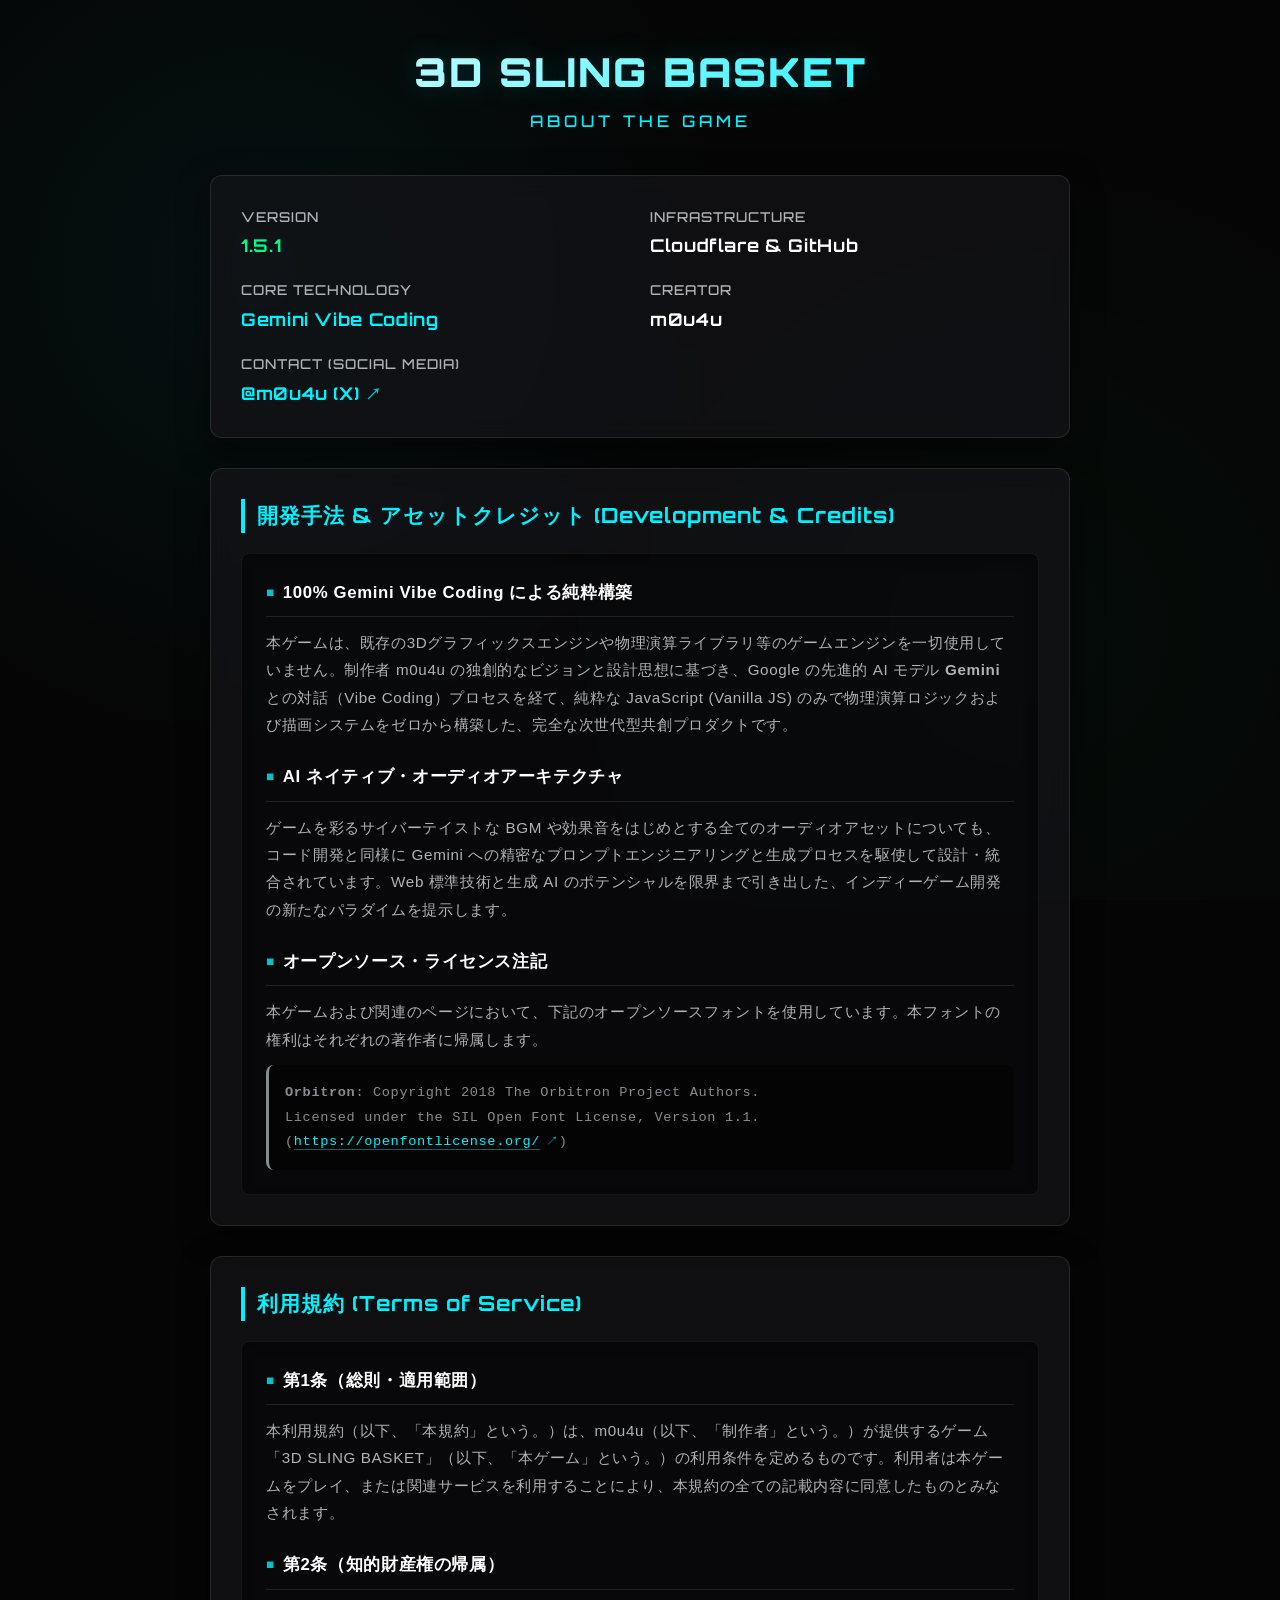
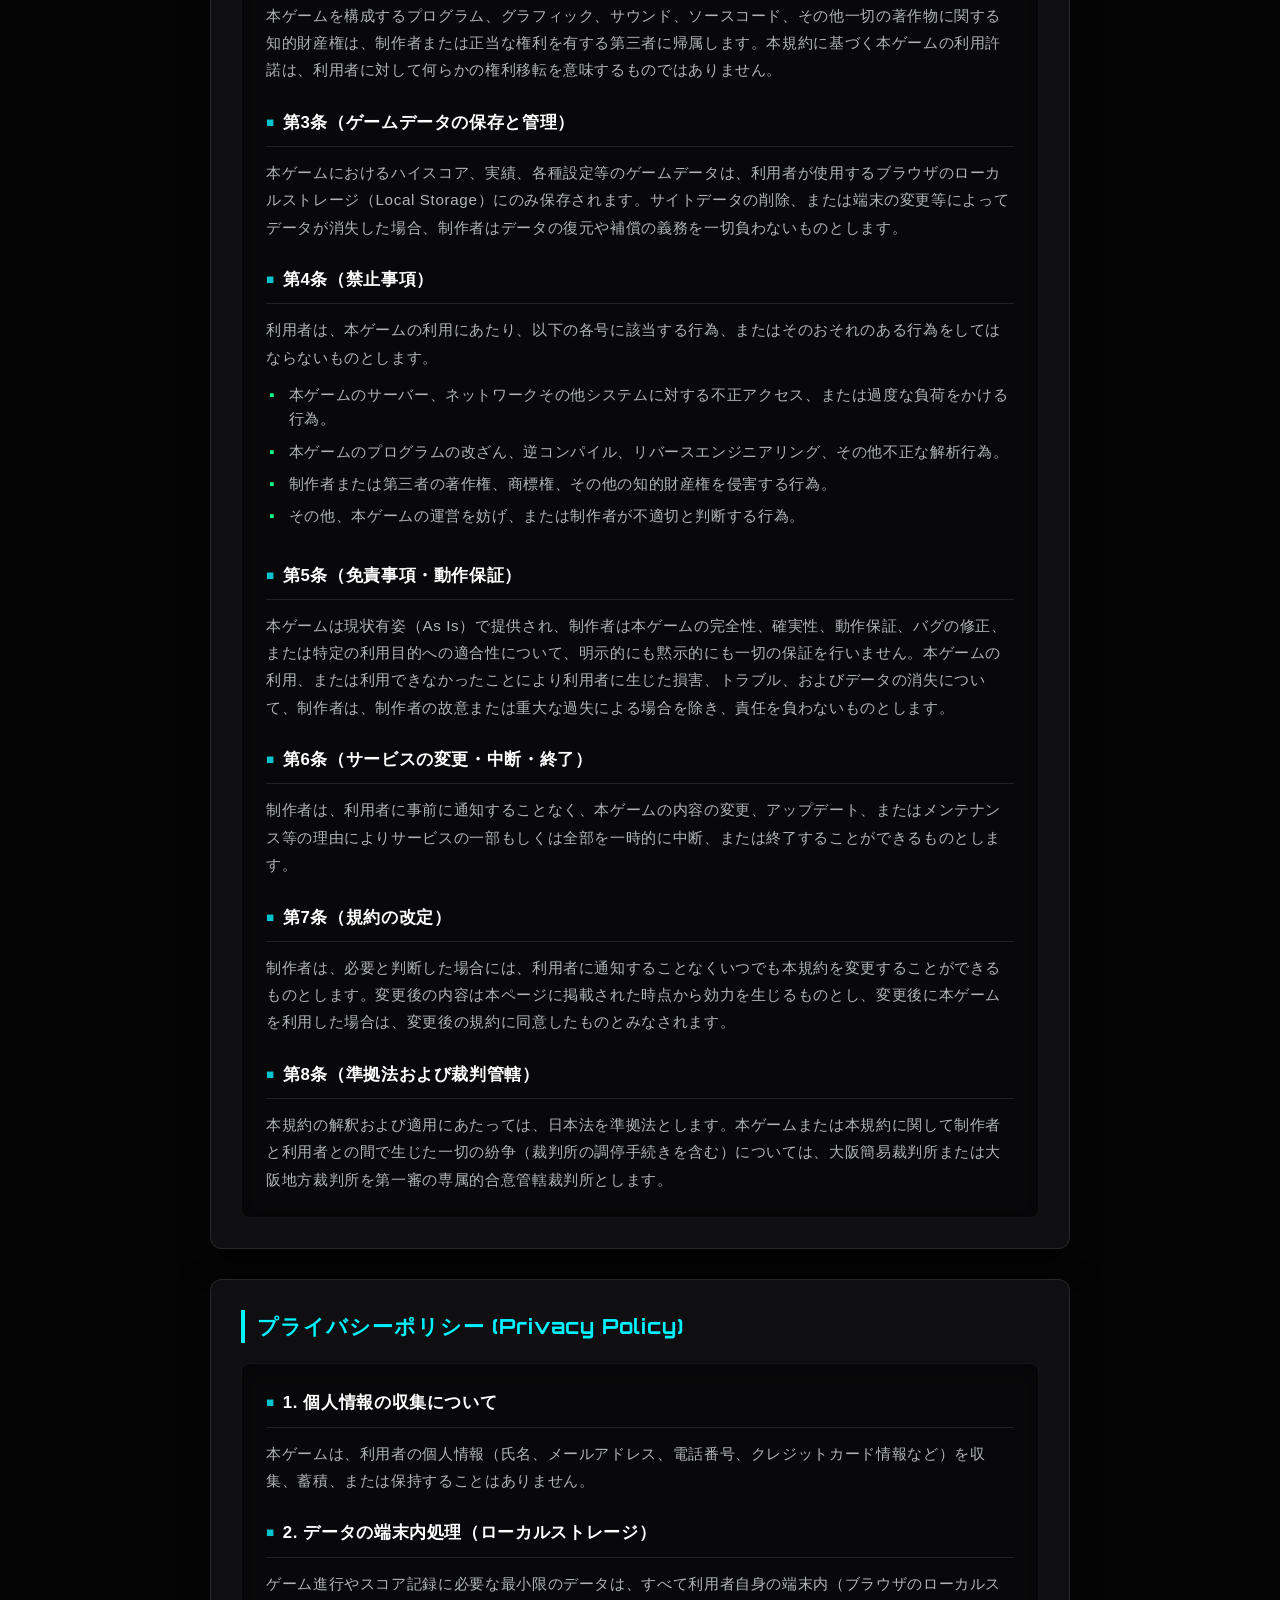
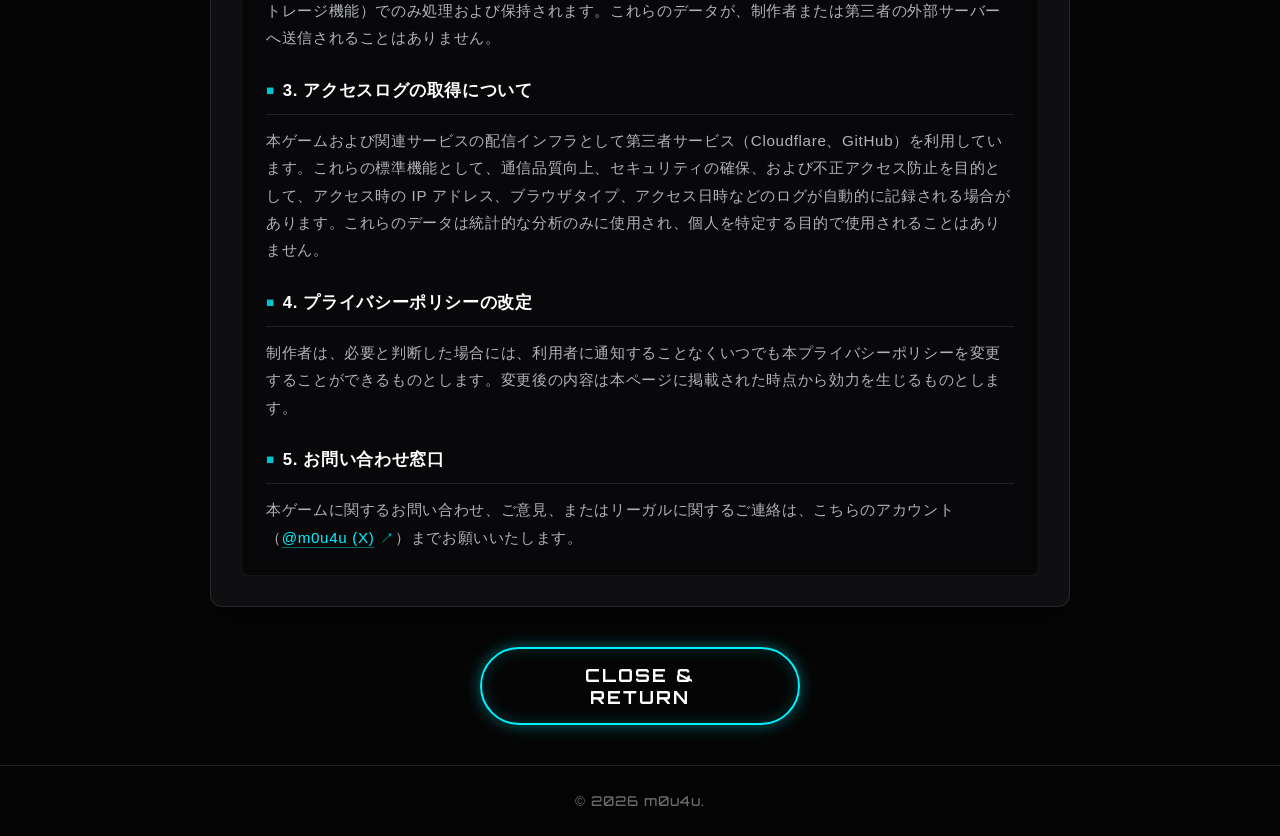
==== index.html @ 414b1d93 "26.06.28 (Ver. 1.5.1)" ====
<!DOCTYPE html>
<html lang="ja">
<head>
    <meta charset="UTF-8">
    <meta name="viewport" content="width=device-width, initial-scale=1.0">
    <title>ABOUT - 3D SLING BASKET</title>
    <meta name="description" content="ひっぱり系3Dバスケゲーム「3D SLING BASKET」についてご説明します。">
    <meta name="generator" content="Gemini - Vibe Coding">
    <meta name="author" content="m0u4u & Gemini">
    
    <link rel="icon" href="favicon.ico" sizes="any">
    <link rel="icon" type="image/png" href="assets/favicon/favicon-512.png" sizes="512x512">
    <link rel="apple-touch-icon" href="assets/favicon/apple-touch-icon.png">
    <link rel="manifest" href="assets/favicon/manifest.json">
    
    <style>
        /* ==========================================
           1. フォント
           ========================================== */
        @font-face {
            font-display: block;
            font-family: 'Orbitron';
            font-style: normal;
            font-weight: 500;
            src: url('assets/fonts/orbitron-v35-latin-500.woff2') format('woff2');
        }

        @font-face {
            font-display: block;
            font-family: 'Orbitron';
            font-style: normal;
            font-weight: 700;
            src: url('assets/fonts/orbitron-v35-latin-700.woff2') format('woff2');
        }

        @font-face {
            font-display: block;
            font-family: 'Orbitron';
            font-style: normal;
            font-weight: 900;
            src: url('assets/fonts/orbitron-v35-latin-900.woff2') format('woff2');
        }

        /* ==========================================
           2. グローバルスタイル＆変数設定
           ========================================== */
        :root {
            --color-bg: #050505;
            --color-card-bg: rgba(20, 20, 25, 0.7);
            --color-panel-bg: rgba(0, 0, 0, 0.4);
            --color-text-main: #ffffff;
            --color-text-sub: #b0b3b8;
            --color-text-muted: #888b90;
            --color-cyan: #00f2ff;
            --color-green: #00ff88;
            --color-border: rgba(255, 255, 255, 0.1);
            --color-border-glow: rgba(0, 242, 255, 0.3);
            --font-display: 'Orbitron', -apple-system, BlinkMacSystemFont, "Segoe UI", Roboto, "Helvetica Neue", Arial, sans-serif;
            --font-body: -apple-system, BlinkMacSystemFont, "Segoe UI", Roboto, "Helvetica Neue", Arial, "Hiragino Kaku Gothic ProN", "Hiragino Sans", Meiryo, sans-serif;
            --spacing-base: 20px;
        }

        * {
            box-sizing: border-box;
            margin: 0;
            padding: 0;
        }

        body {
            background-color: var(--color-bg);
            background-image: 
                radial-gradient(circle at 20% 30%, rgba(0, 242, 255, 0.05) 0%, transparent 40%),
                radial-gradient(circle at 80% 70%, rgba(0, 255, 136, 0.03) 0%, transparent 40%);
            background-attachment: fixed;
            color: var(--color-text-main);
            font-family: var(--font-display);
            line-height: 1.6;
            letter-spacing: 0.04em;
            min-height: 100vh;
            display: flex;
            flex-direction: column;
            align-items: center;
            overflow-x: hidden;
        }

        :focus-visible {
            outline: 2px solid var(--color-cyan);
            outline-offset: 4px;
            border-radius: 4px;
        }

        /* カスタムスクロールバー */
        ::-webkit-scrollbar { width: 8px; }
        ::-webkit-scrollbar-track { background: var(--color-bg); }
        ::-webkit-scrollbar-thumb {
            background: rgba(255, 255, 255, 0.2);
            border-radius: 4px;
        }
        ::-webkit-scrollbar-thumb:hover { background: var(--color-cyan); }

        /* ==========================================
           3. レイアウト＆コンテナ
           ========================================== */
        .container {
            width: 100%;
            max-width: 900px;
            padding: calc(var(--spacing-base) * 2) var(--spacing-base);
            display: flex;
            flex-direction: column;
            gap: calc(var(--spacing-base) * 1.5);
            flex-grow: 1;
        }

        header {
            text-align: center;
            margin-bottom: 10px;
        }

        header h1 {
            font-size: clamp(1.8rem, 5vw, 2.5rem);
            font-weight: 900;
            letter-spacing: 2px;
            background: linear-gradient(135deg, #fff 0%, var(--color-cyan) 100%);
            -webkit-background-clip: text;
            -webkit-text-fill-color: transparent;
            text-shadow: 0 0 30px rgba(0, 242, 255, 0.2);
            margin-bottom: 5px;
        }

        header p {
            font-size: 1rem;
            color: var(--color-cyan);
            letter-spacing: 4px;
            text-transform: uppercase;
            font-weight: 500;
        }

        /* ==========================================
           4. アニメーション＆UI
           ========================================== */
        @keyframes fadeInUp {
            0% { opacity: 0; transform: translateY(20px); }
            100% { opacity: 1; transform: translateY(0); }
        }

        .card {
            background: var(--color-card-bg);
            border: 1px solid var(--color-border);
            border-radius: 12px;
            padding: 30px;
            backdrop-filter: blur(12px);
            -webkit-backdrop-filter: blur(12px);
            box-shadow: 0 10px 30px rgba(0, 0, 0, 0.5);
            transition: border-color 0.3s ease, box-shadow 0.3s ease, transform 0.3s ease;
            opacity: 0;
            animation: fadeInUp 0.6s cubic-bezier(0.16, 1, 0.3, 1) forwards;
        }

        .card:nth-child(2) { animation-delay: 0.05s; }
        .card:nth-child(3) { animation-delay: 0.15s; }
        .card:nth-child(4) { animation-delay: 0.25s; }
        .card:nth-child(5) { animation-delay: 0.35s; }
        .action-area { animation-delay: 0.45s; }

        .card:hover {
            border-color: var(--color-border-glow);
            box-shadow: 0 10px 35px rgba(0, 242, 255, 0.15);
        }

        @media (prefers-reduced-motion: reduce) {
            * {
                animation-duration: 0.01ms !important;
                transition-duration: 0.01ms !important;
            }
            .card, .action-area { opacity: 1; transform: none; }
        }

        /* ==========================================
           5. コンポーネントスタイル
           ========================================== */
        .info-grid {
            display: grid;
            grid-template-columns: repeat(2, 1fr);
            gap: 20px;
        }

        .info-item {
            display: flex;
            flex-direction: column;
            gap: 4px;
        }

        .info-label {
            font-size: 0.85rem;
            color: var(--color-text-sub);
            text-transform: uppercase;
            letter-spacing: 1px;
        }

        .info-value {
            font-size: 1.1rem;
            font-weight: 700;
            word-break: break-word;
        }

        .info-value.highlight { color: var(--color-cyan); }
        .info-value.version { color: var(--color-green); }

        h2 {
            font-size: 1.3rem;
            color: var(--color-cyan);
            margin-bottom: 20px;
            border-left: 4px solid var(--color-cyan);
            padding-left: 12px;
            letter-spacing: 1px;
        }

        .doc-content {
            font-family: var(--font-body);
            color: var(--color-text-sub);
            font-size: 0.95rem;
            line-height: 1.8;
            display: flex;
            flex-direction: column;
            gap: 24px;
            background: var(--color-panel-bg);
            padding: 24px;
            border-radius: 8px;
            border: 1px solid rgba(255,255,255,0.05);
            box-shadow: inset 0 4px 20px rgba(0,0,0,0.3);
        }

        .card > .info-grid {
            margin-bottom: 0;
        }

        .doc-section h3 {
            color: var(--color-text-main);
            font-size: 1.05rem;
            margin-bottom: 12px;
            padding-bottom: 8px;
            border-bottom: 1px solid rgba(255, 255, 255, 0.1);
            display: flex;
            align-items: center;
        }
        
        .doc-section h3::before {
            content: "■";
            color: var(--color-cyan);
            font-size: 0.8em;
            margin-right: 8px;
            opacity: 0.8;
        }

        .doc-section p {
            margin-bottom: 0;
        }

        .doc-section ul {
            list-style-type: none;
            padding-left: 0;
            margin-top: 12px;
        }

        .doc-section li {
            position: relative;
            padding-left: 1.5em;
            margin-bottom: 8px;
            line-height: 1.6;
        }

        .doc-section li::before {
            content: "▪";
            position: absolute;
            left: 0.2em;
            color: var(--color-green);
        }

        .license-note {
            font-size: 0.85rem;
            background: rgba(0, 0, 0, 0.5);
            padding: 16px;
            border-radius: 8px;
            border-left: 3px solid var(--color-text-muted);
            margin-top: 12px;
            font-family: monospace;
            overflow-x: auto;
            color: var(--color-text-muted);
        }

        /* ==========================================
           6. 外部リンク
           ========================================== */
        a[target="_blank"] {
            color: var(--color-cyan);
            text-decoration: none;
            transition: all 0.2s ease;
            -webkit-tap-highlight-color: transparent;
        }

        a[target="_blank"]::after {
            content: "↗";
            font-family: sans-serif;
            margin-left: 6px;
            font-size: 0.9em;
            opacity: 0.8;
            display: inline-block;
            transition: transform 0.2s ease;
        }

        a[target="_blank"]:hover::after {
            transform: translate(2px, -2px);
        }

        .info-value a[target="_blank"] {
            font-weight: 700;
            padding: 4px 8px;
            margin-left: -8px;
            border-radius: 8px;
        }
        
        .info-value a[target="_blank"]:hover {
            background-color: rgba(0, 242, 255, 0.1);
            text-shadow: 0 0 10px var(--color-cyan);
        }

        .doc-section a[target="_blank"],
        .license-note a[target="_blank"] {
            text-decoration: underline;
            text-decoration-color: rgba(0, 242, 255, 0.4);
            text-underline-offset: 4px;
        }
        
        .doc-section a[target="_blank"]:hover,
        .license-note a[target="_blank"]:hover {
            color: #fff;
            text-decoration-color: var(--color-cyan);
        }

        /* ==========================================
           7. アクションエリア＆ボタン
           ========================================== */
        .action-area {
            display: flex;
            justify-content: center;
            margin-top: calc(var(--spacing-base) * 0.5);
            opacity: 0;
            animation: fadeInUp 0.6s cubic-bezier(0.16, 1, 0.3, 1) forwards;
        }

        .main-btn-close {
            padding: 15px 50px;
            font-size: 18px;
            font-family: 'Orbitron', sans-serif;
            background: transparent;
            color: #fff;
            border: 2px solid var(--color-cyan);
            border-radius: 50px;
            cursor: pointer;
            text-transform: uppercase;
            box-shadow: 0 0 15px rgba(0, 242, 255, 0.4), inset 0 0 15px rgba(0, 242, 255, 0.2);
            transition: all 0.2s ease;
            font-weight: 700;
            letter-spacing: 2px;
            max-width: 320px;
            width: 100%;
            text-align: center;
            user-select: none;
            -webkit-user-select: none;
            -webkit-tap-highlight-color: transparent;
        }

        .main-btn-close:hover {
            background: #008f96;
            box-shadow: 0 0 30px rgba(0, 242, 255, 0.6);
        }

        .main-btn-close:active {
            transform: scale(0.95);
        }

        footer {
            text-align: center;
            padding: 24px;
            color: rgba(255, 255, 255, 0.4);
            font-size: 0.85rem;
            letter-spacing: 1px;
            border-top: 1px solid var(--color-border);
            width: 100%;
            background: rgba(0, 0, 0, 0.2);
            margin-top: auto;
        }

        /* ==========================================
           8. レスポンシブ
           ========================================== */
        @media (max-width: 600px) {
            .card {
                padding: 24px 20px;
            }
            
            .doc-content {
                padding: 16px;
                gap: 20px;
            }

            .info-grid {
                grid-template-columns: 1fr;
                gap: 16px;
            }

            .info-item[style*="grid-column"] {
                grid-column: span 1 !important;
            }

            h2 { font-size: 1.2rem; }
            .doc-content { font-size: 0.9rem; }

            .main-btn-close {
                max-width: 100%;
                font-size: 16px;
                padding: 14px 30px;
            }
        }
    </style>
</head>
<body>

    <main class="container">
        <header>
            <h1>3D SLING BASKET</h1>
            <p>About the Game</p>
        </header>

        <section class="card" aria-label="ゲームの概要">
            <div class="info-grid">
                <div class="info-item">
                    <span class="info-label">Version</span>
                    <span class="info-value version">1.5.1</span>
                </div>
                <div class="info-item">
                    <span class="info-label">Infrastructure</span>
                    <span class="info-value">Cloudflare & GitHub</span>
                </div>
                <div class="info-item">
                    <span class="info-label">Core Technology</span>
                    <span class="info-value highlight">Gemini Vibe Coding</span>
                </div>
                <div class="info-item">
                    <span class="info-label">Creator</span>
                    <span class="info-value">m0u4u</span>
                </div>
                <div class="info-item" style="grid-column: span 2;">
                    <span class="info-label">Contact (Social Media)</span>
                    <span class="info-value">
                        <a href="https://x.com/m0u4u" target="_blank" rel="noopener noreferrer" aria-label="m0u4uのXアカウントを新しいタブで開く" title="新しいタブで開く">@m0u4u (X)</a>
                    </span>
                </div>
            </div>
        </section>

        <section class="card" aria-label="ゲームの詳細">
            <h2>開発手法 & アセットクレジット (Development & Credits)</h2>
            <div class="doc-content">
                <div class="doc-section">
                    <h3>100% Gemini Vibe Coding による純粋構築</h3>
                    <p>本ゲームは、既存の3Dグラフィックスエンジンや物理演算ライブラリ等のゲームエンジンを一切使用していません。制作者 m0u4u の独創的なビジョンと設計思想に基づき、Google の先進的 AI モデル <strong>Gemini</strong> との対話（Vibe Coding）プロセスを経て、純粋な JavaScript (Vanilla JS) のみで物理演算ロジックおよび描画システムをゼロから構築した、完全な次世代型共創プロダクトです。</p>
                </div>
                
                <div class="doc-section">
                    <h3>AI ネイティブ・オーディオアーキテクチャ</h3>
                    <p>ゲームを彩るサイバーテイストな BGM や効果音をはじめとする全てのオーディオアセットについても、コード開発と同様に Gemini への精密なプロンプトエンジニアリングと生成プロセスを駆使して設計・統合されています。Web 標準技術と生成 AI のポテンシャルを限界まで引き出した、インディーゲーム開発の新たなパラダイムを提示します。</p>
                </div>

                <div class="doc-section">
                    <h3>オープンソース・ライセンス注記</h3>
                    <p>本ゲームおよび関連のページにおいて、下記のオープンソースフォントを使用しています。本フォントの権利はそれぞれの著作者に帰属します。</p>
                    <div class="license-note">
                        <strong>Orbitron</strong>: Copyright 2018 The Orbitron Project Authors.<br>
                        Licensed under the SIL Open Font License, Version 1.1. (<a href="https://openfontlicense.org/" target="_blank" rel="noopener noreferrer" aria-label="openfontlicense.orgのウェブサイトを新しいタブで開く" title="新しいタブで開く">https://openfontlicense.org/</a>)
                    </div>
                </div>
            </div>
        </section>

        <section class="card" aria-label="利用規約">
            <h2>利用規約 (Terms of Service)</h2>
            <div class="doc-content">
                <div class="doc-section">
                    <h3>第1条（総則・適用範囲）</h3>
                    <p>本利用規約（以下、「本規約」という。）は、m0u4u（以下、「制作者」という。）が提供するゲーム「3D SLING BASKET」（以下、「本ゲーム」という。）の利用条件を定めるものです。利用者は本ゲームをプレイ、または関連サービスを利用することにより、本規約の全ての記載内容に同意したものとみなされます。</p>
                </div>

                <div class="doc-section">
                    <h3>第2条（知的財産権の帰属）</h3>
                    <p>本ゲームを構成するプログラム、グラフィック、サウンド、ソースコード、その他一切の著作物に関する知的財産権は、制作者または正当な権利を有する第三者に帰属します。本規約に基づく本ゲームの利用許諾は、利用者に対して何らかの権利移転を意味するものではありません。</p>
                </div>

                <div class="doc-section">
                    <h3>第3条（ゲームデータの保存と管理）</h3>
                    <p>本ゲームにおけるハイスコア、実績、各種設定等のゲームデータは、利用者が使用するブラウザのローカルストレージ（Local Storage）にのみ保存されます。サイトデータの削除、または端末の変更等によってデータが消失した場合、制作者はデータの復元や補償の義務を一切負わないものとします。</p>
                </div>

                <div class="doc-section">
                    <h3>第4条（禁止事項）</h3>
                    <p>利用者は、本ゲームの利用にあたり、以下の各号に該当する行為、またはそのおそれのある行為をしてはならないものとします。</p>
                    <ul>
                        <li>本ゲームのサーバー、ネットワークその他システムに対する不正アクセス、または過度な負荷をかける行為。</li>
                        <li>本ゲームのプログラムの改ざん、逆コンパイル、リバースエンジニアリング、その他不正な解析行為。</li>
                        <li>制作者または第三者の著作権、商標権、その他の知的財産権を侵害する行為。</li>
                        <li>その他、本ゲームの運営を妨げ、または制作者が不適切と判断する行為。</li>
                    </ul>
                </div>

                <div class="doc-section">
                    <h3>第5条（免責事項・動作保証）</h3>
                    <p>本ゲームは現状有姿（As Is）で提供され、制作者は本ゲームの完全性、確実性、動作保証、バグの修正、または特定の利用目的への適合性について、明示的にも黙示的にも一切の保証を行いません。本ゲームの利用、または利用できなかったことにより利用者に生じた損害、トラブル、およびデータの消失について、制作者は、制作者の故意または重大な過失による場合を除き、責任を負わないものとします。</p>
                </div>

                <div class="doc-section">
                    <h3>第6条（サービスの変更・中断・終了）</h3>
                    <p>制作者は、利用者に事前に通知することなく、本ゲームの内容の変更、アップデート、またはメンテナンス等の理由によりサービスの一部もしくは全部を一時的に中断、または終了することができるものとします。</p>
                </div>

                <div class="doc-section">
                    <h3>第7条（規約の改定）</h3>
                    <p>制作者は、必要と判断した場合には、利用者に通知することなくいつでも本規約を変更することができるものとします。変更後の内容は本ページに掲載された時点から効力を生じるものとし、変更後に本ゲームを利用した場合は、変更後の規約に同意したものとみなされます。</p>
                </div>

                <div class="doc-section">
                    <h3>第8条（準拠法および裁判管轄）</h3>
                    <p>本規約の解釈および適用にあたっては、日本法を準拠法とします。本ゲームまたは本規約に関して制作者と利用者との間で生じた一切の紛争（裁判所の調停手続きを含む）については、大阪簡易裁判所または大阪地方裁判所を第一審の専属的合意管轄裁判所とします。</p>
                </div>
            </div>
        </section>

        <section class="card" aria-label="プライバシーポリシー">
            <h2>プライバシーポリシー (Privacy Policy)</h2>
            <div class="doc-content">
                <div class="doc-section">
                    <h3>1. 個人情報の収集について</h3>
                    <p>本ゲームは、利用者の個人情報（氏名、メールアドレス、電話番号、クレジットカード情報など）を収集、蓄積、または保持することはありません。</p>
                </div>

                <div class="doc-section">
                    <h3>2. データの端末内処理（ローカルストレージ）</h3>
                    <p>ゲーム進行やスコア記録に必要な最小限のデータは、すべて利用者自身の端末内（ブラウザのローカルストレージ機能）でのみ処理および保持されます。これらのデータが、制作者または第三者の外部サーバーへ送信されることはありません。</p>
                </div>

                <div class="doc-section">
                    <h3>3. アクセスログの取得について</h3>
                    <p>本ゲームおよび関連サービスの配信インフラとして第三者サービス（Cloudflare、GitHub）を利用しています。これらの標準機能として、通信品質向上、セキュリティの確保、および不正アクセス防止を目的として、アクセス時の IP アドレス、ブラウザタイプ、アクセス日時などのログが自動的に記録される場合があります。これらのデータは統計的な分析のみに使用され、個人を特定する目的で使用されることはありません。</p>
                </div>

                <div class="doc-section">
                    <h3>4. プライバシーポリシーの改定</h3>
                    <p>制作者は、必要と判断した場合には、利用者に通知することなくいつでも本プライバシーポリシーを変更することができるものとします。変更後の内容は本ページに掲載された時点から効力を生じるものとします。</p>
                </div>

                <div class="doc-section">
                    <h3>5. お問い合わせ窓口</h3>
                    <p>本ゲームに関するお問い合わせ、ご意見、またはリーガルに関するご連絡は、こちらのアカウント（<a href="https://x.com/m0u4u" target="_blank" rel="noopener noreferrer" aria-label="m0u4uのXアカウントを新しいタブで開く" title="新しいタブで開く">@m0u4u (X)</a>）までお願いいたします。</p>
                </div>
            </div>
        </section>

        <div class="action-area">
            <button type="button" class="main-btn-close" onclick="closePage()" aria-label="このページを閉じる" title="このページを閉じる">
                CLOSE & RETURN
            </button>
        </div>
    </main>

    <footer>
        &copy; 2026 m0u4u.
    </footer>

    <script>
        function closePage() {
            window.close();
            
            setTimeout(() => {
                if (window.history.length > 1) {
                    window.history.back();
                } else {
                    window.location.href = 'https://3d-sling-basket.pages.dev/';
                }
            }, 150);
        }
    </script>
</body>
</html>
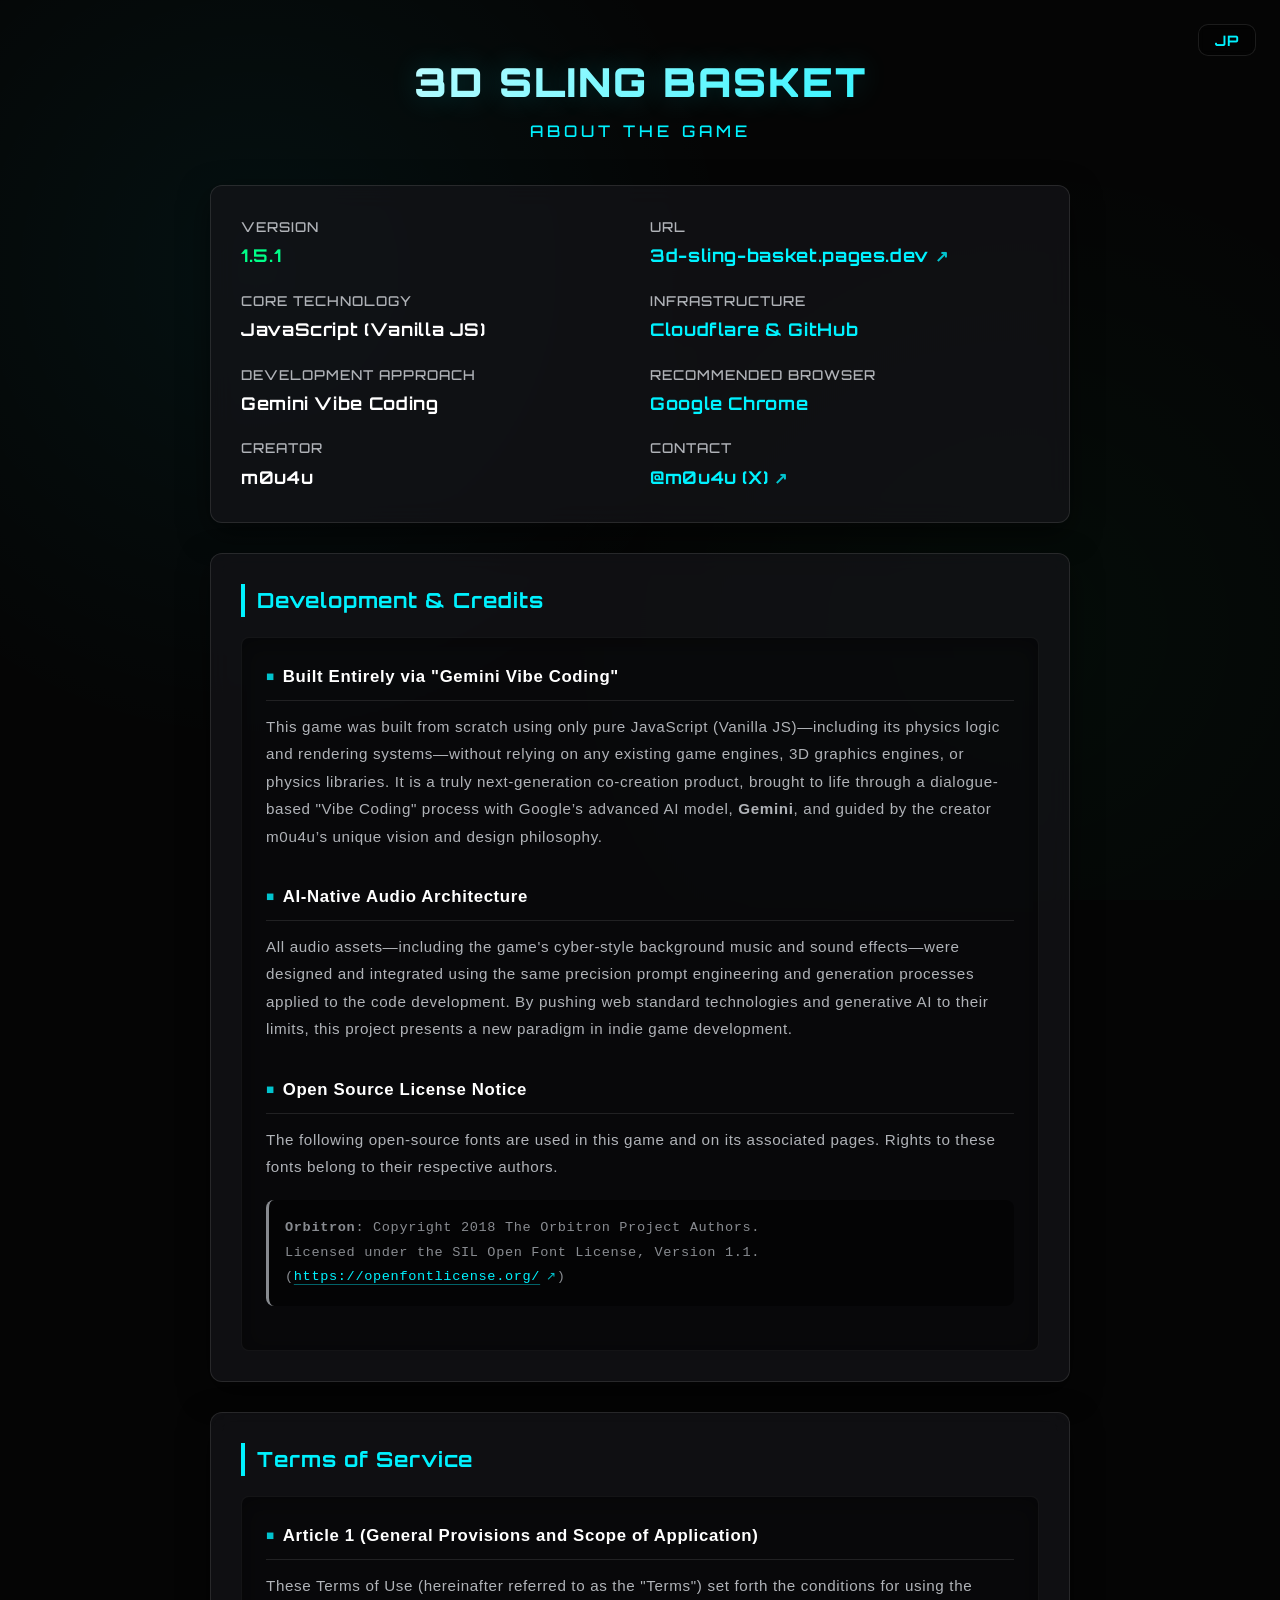
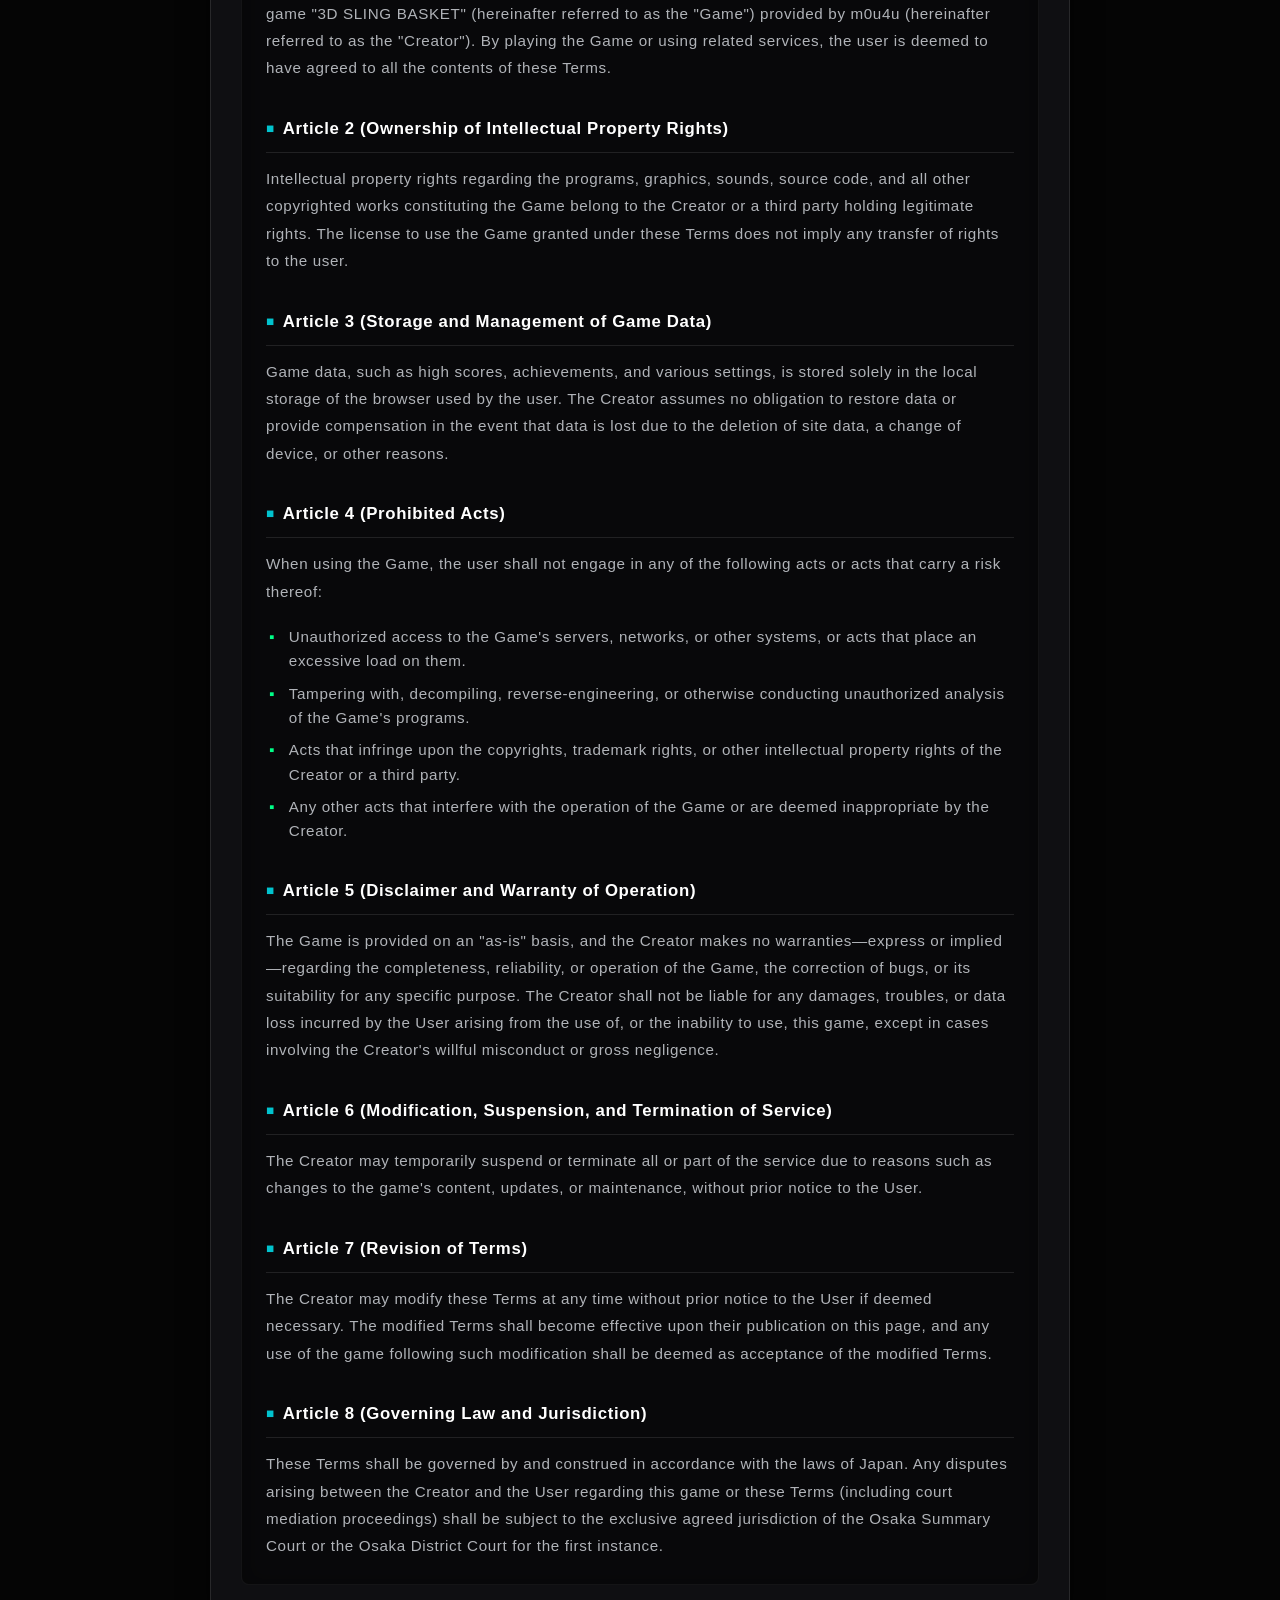
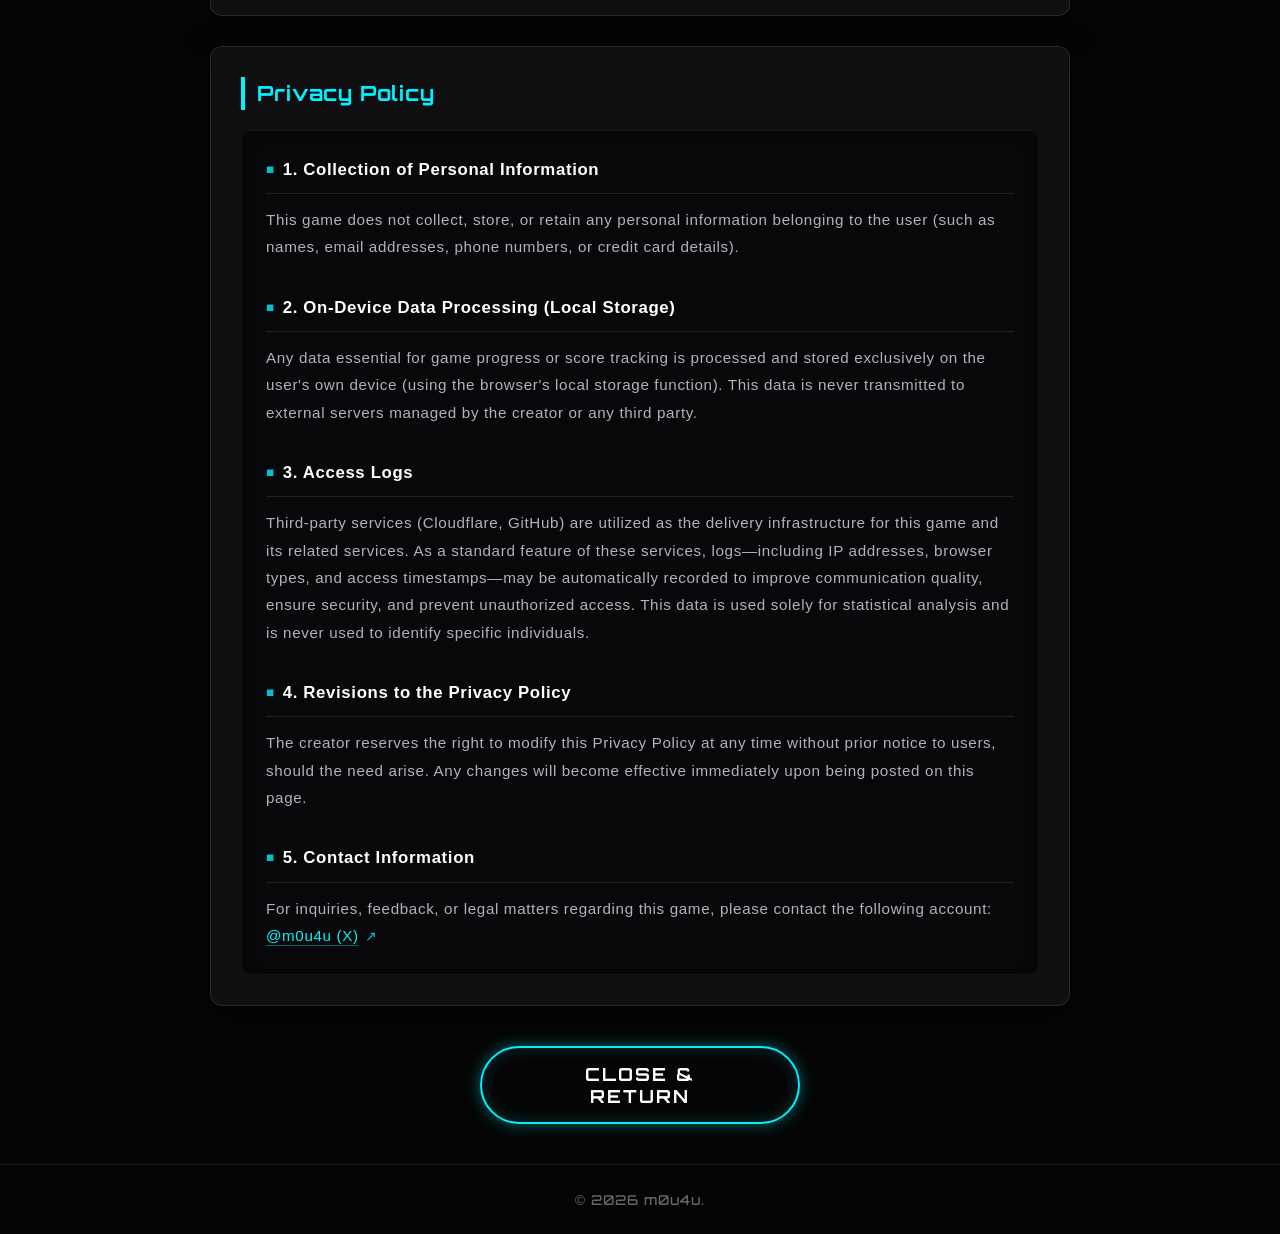
==== commit 322c3bee: "26.06.29 (Ver. 1.5.1)" ====
--- a/index.html
+++ b/index.html
@@ -7,566 +7,135 @@
     <meta name="description" content="ひっぱり系3Dバスケゲーム「3D SLING BASKET」についてご説明します。">
     <meta name="generator" content="Gemini - Vibe Coding">
     <meta name="author" content="m0u4u & Gemini">
+
+    <link rel="stylesheet" href="css/index.css?ver=26.06.29">
     
     <link rel="icon" href="favicon.ico" sizes="any">
     <link rel="icon" type="image/png" href="assets/favicon/favicon-512.png" sizes="512x512">
     <link rel="apple-touch-icon" href="assets/favicon/apple-touch-icon.png">
     <link rel="manifest" href="assets/favicon/manifest.json">
-    
-    <style>
-        /* ==========================================
-           1. フォント
-           ========================================== */
-        @font-face {
-            font-display: block;
-            font-family: 'Orbitron';
-            font-style: normal;
-            font-weight: 500;
-            src: url('assets/fonts/orbitron-v35-latin-500.woff2') format('woff2');
-        }
-
-        @font-face {
-            font-display: block;
-            font-family: 'Orbitron';
-            font-style: normal;
-            font-weight: 700;
-            src: url('assets/fonts/orbitron-v35-latin-700.woff2') format('woff2');
-        }
-
-        @font-face {
-            font-display: block;
-            font-family: 'Orbitron';
-            font-style: normal;
-            font-weight: 900;
-            src: url('assets/fonts/orbitron-v35-latin-900.woff2') format('woff2');
-        }
-
-        /* ==========================================
-           2. グローバルスタイル＆変数設定
-           ========================================== */
-        :root {
-            --color-bg: #050505;
-            --color-card-bg: rgba(20, 20, 25, 0.7);
-            --color-panel-bg: rgba(0, 0, 0, 0.4);
-            --color-text-main: #ffffff;
-            --color-text-sub: #b0b3b8;
-            --color-text-muted: #888b90;
-            --color-cyan: #00f2ff;
-            --color-green: #00ff88;
-            --color-border: rgba(255, 255, 255, 0.1);
-            --color-border-glow: rgba(0, 242, 255, 0.3);
-            --font-display: 'Orbitron', -apple-system, BlinkMacSystemFont, "Segoe UI", Roboto, "Helvetica Neue", Arial, sans-serif;
-            --font-body: -apple-system, BlinkMacSystemFont, "Segoe UI", Roboto, "Helvetica Neue", Arial, "Hiragino Kaku Gothic ProN", "Hiragino Sans", Meiryo, sans-serif;
-            --spacing-base: 20px;
-        }
-
-        * {
-            box-sizing: border-box;
-            margin: 0;
-            padding: 0;
-        }
-
-        body {
-            background-color: var(--color-bg);
-            background-image: 
-                radial-gradient(circle at 20% 30%, rgba(0, 242, 255, 0.05) 0%, transparent 40%),
-                radial-gradient(circle at 80% 70%, rgba(0, 255, 136, 0.03) 0%, transparent 40%);
-            background-attachment: fixed;
-            color: var(--color-text-main);
-            font-family: var(--font-display);
-            line-height: 1.6;
-            letter-spacing: 0.04em;
-            min-height: 100vh;
-            display: flex;
-            flex-direction: column;
-            align-items: center;
-            overflow-x: hidden;
-        }
-
-        :focus-visible {
-            outline: 2px solid var(--color-cyan);
-            outline-offset: 4px;
-            border-radius: 4px;
-        }
-
-        /* カスタムスクロールバー */
-        ::-webkit-scrollbar { width: 8px; }
-        ::-webkit-scrollbar-track { background: var(--color-bg); }
-        ::-webkit-scrollbar-thumb {
-            background: rgba(255, 255, 255, 0.2);
-            border-radius: 4px;
-        }
-        ::-webkit-scrollbar-thumb:hover { background: var(--color-cyan); }
-
-        /* ==========================================
-           3. レイアウト＆コンテナ
-           ========================================== */
-        .container {
-            width: 100%;
-            max-width: 900px;
-            padding: calc(var(--spacing-base) * 2) var(--spacing-base);
-            display: flex;
-            flex-direction: column;
-            gap: calc(var(--spacing-base) * 1.5);
-            flex-grow: 1;
-        }
-
-        header {
-            text-align: center;
-            margin-bottom: 10px;
-        }
-
-        header h1 {
-            font-size: clamp(1.8rem, 5vw, 2.5rem);
-            font-weight: 900;
-            letter-spacing: 2px;
-            background: linear-gradient(135deg, #fff 0%, var(--color-cyan) 100%);
-            -webkit-background-clip: text;
-            -webkit-text-fill-color: transparent;
-            text-shadow: 0 0 30px rgba(0, 242, 255, 0.2);
-            margin-bottom: 5px;
-        }
-
-        header p {
-            font-size: 1rem;
-            color: var(--color-cyan);
-            letter-spacing: 4px;
-            text-transform: uppercase;
-            font-weight: 500;
-        }
-
-        /* ==========================================
-           4. アニメーション＆UI
-           ========================================== */
-        @keyframes fadeInUp {
-            0% { opacity: 0; transform: translateY(20px); }
-            100% { opacity: 1; transform: translateY(0); }
-        }
-
-        .card {
-            background: var(--color-card-bg);
-            border: 1px solid var(--color-border);
-            border-radius: 12px;
-            padding: 30px;
-            backdrop-filter: blur(12px);
-            -webkit-backdrop-filter: blur(12px);
-            box-shadow: 0 10px 30px rgba(0, 0, 0, 0.5);
-            transition: border-color 0.3s ease, box-shadow 0.3s ease, transform 0.3s ease;
-            opacity: 0;
-            animation: fadeInUp 0.6s cubic-bezier(0.16, 1, 0.3, 1) forwards;
-        }
-
-        .card:nth-child(2) { animation-delay: 0.05s; }
-        .card:nth-child(3) { animation-delay: 0.15s; }
-        .card:nth-child(4) { animation-delay: 0.25s; }
-        .card:nth-child(5) { animation-delay: 0.35s; }
-        .action-area { animation-delay: 0.45s; }
-
-        .card:hover {
-            border-color: var(--color-border-glow);
-            box-shadow: 0 10px 35px rgba(0, 242, 255, 0.15);
-        }
-
-        @media (prefers-reduced-motion: reduce) {
-            * {
-                animation-duration: 0.01ms !important;
-                transition-duration: 0.01ms !important;
-            }
-            .card, .action-area { opacity: 1; transform: none; }
-        }
-
-        /* ==========================================
-           5. コンポーネントスタイル
-           ========================================== */
-        .info-grid {
-            display: grid;
-            grid-template-columns: repeat(2, 1fr);
-            gap: 20px;
-        }
-
-        .info-item {
-            display: flex;
-            flex-direction: column;
-            gap: 4px;
-        }
-
-        .info-label {
-            font-size: 0.85rem;
-            color: var(--color-text-sub);
-            text-transform: uppercase;
-            letter-spacing: 1px;
-        }
-
-        .info-value {
-            font-size: 1.1rem;
-            font-weight: 700;
-            word-break: break-word;
-        }
-
-        .info-value.highlight { color: var(--color-cyan); }
-        .info-value.version { color: var(--color-green); }
-
-        h2 {
-            font-size: 1.3rem;
-            color: var(--color-cyan);
-            margin-bottom: 20px;
-            border-left: 4px solid var(--color-cyan);
-            padding-left: 12px;
-            letter-spacing: 1px;
-        }
-
-        .doc-content {
-            font-family: var(--font-body);
-            color: var(--color-text-sub);
-            font-size: 0.95rem;
-            line-height: 1.8;
-            display: flex;
-            flex-direction: column;
-            gap: 24px;
-            background: var(--color-panel-bg);
-            padding: 24px;
-            border-radius: 8px;
-            border: 1px solid rgba(255,255,255,0.05);
-            box-shadow: inset 0 4px 20px rgba(0,0,0,0.3);
-        }
-
-        .card > .info-grid {
-            margin-bottom: 0;
-        }
-
-        .doc-section h3 {
-            color: var(--color-text-main);
-            font-size: 1.05rem;
-            margin-bottom: 12px;
-            padding-bottom: 8px;
-            border-bottom: 1px solid rgba(255, 255, 255, 0.1);
-            display: flex;
-            align-items: center;
-        }
-        
-        .doc-section h3::before {
-            content: "■";
-            color: var(--color-cyan);
-            font-size: 0.8em;
-            margin-right: 8px;
-            opacity: 0.8;
-        }
-
-        .doc-section p {
-            margin-bottom: 0;
-        }
-
-        .doc-section ul {
-            list-style-type: none;
-            padding-left: 0;
-            margin-top: 12px;
-        }
-
-        .doc-section li {
-            position: relative;
-            padding-left: 1.5em;
-            margin-bottom: 8px;
-            line-height: 1.6;
-        }
-
-        .doc-section li::before {
-            content: "▪";
-            position: absolute;
-            left: 0.2em;
-            color: var(--color-green);
-        }
-
-        .license-note {
-            font-size: 0.85rem;
-            background: rgba(0, 0, 0, 0.5);
-            padding: 16px;
-            border-radius: 8px;
-            border-left: 3px solid var(--color-text-muted);
-            margin-top: 12px;
-            font-family: monospace;
-            overflow-x: auto;
-            color: var(--color-text-muted);
-        }
-
-        /* ==========================================
-           6. 外部リンク
-           ========================================== */
-        a[target="_blank"] {
-            color: var(--color-cyan);
-            text-decoration: none;
-            transition: all 0.2s ease;
-            -webkit-tap-highlight-color: transparent;
-        }
-
-        a[target="_blank"]::after {
-            content: "↗";
-            font-family: sans-serif;
-            margin-left: 6px;
-            font-size: 0.9em;
-            opacity: 0.8;
-            display: inline-block;
-            transition: transform 0.2s ease;
-        }
-
-        a[target="_blank"]:hover::after {
-            transform: translate(2px, -2px);
-        }
-
-        .info-value a[target="_blank"] {
-            font-weight: 700;
-            padding: 4px 8px;
-            margin-left: -8px;
-            border-radius: 8px;
-        }
-        
-        .info-value a[target="_blank"]:hover {
-            background-color: rgba(0, 242, 255, 0.1);
-            text-shadow: 0 0 10px var(--color-cyan);
-        }
-
-        .doc-section a[target="_blank"],
-        .license-note a[target="_blank"] {
-            text-decoration: underline;
-            text-decoration-color: rgba(0, 242, 255, 0.4);
-            text-underline-offset: 4px;
-        }
-        
-        .doc-section a[target="_blank"]:hover,
-        .license-note a[target="_blank"]:hover {
-            color: #fff;
-            text-decoration-color: var(--color-cyan);
-        }
-
-        /* ==========================================
-           7. アクションエリア＆ボタン
-           ========================================== */
-        .action-area {
-            display: flex;
-            justify-content: center;
-            margin-top: calc(var(--spacing-base) * 0.5);
-            opacity: 0;
-            animation: fadeInUp 0.6s cubic-bezier(0.16, 1, 0.3, 1) forwards;
-        }
-
-        .main-btn-close {
-            padding: 15px 50px;
-            font-size: 18px;
-            font-family: 'Orbitron', sans-serif;
-            background: transparent;
-            color: #fff;
-            border: 2px solid var(--color-cyan);
-            border-radius: 50px;
-            cursor: pointer;
-            text-transform: uppercase;
-            box-shadow: 0 0 15px rgba(0, 242, 255, 0.4), inset 0 0 15px rgba(0, 242, 255, 0.2);
-            transition: all 0.2s ease;
-            font-weight: 700;
-            letter-spacing: 2px;
-            max-width: 320px;
-            width: 100%;
-            text-align: center;
-            user-select: none;
-            -webkit-user-select: none;
-            -webkit-tap-highlight-color: transparent;
-        }
-
-        .main-btn-close:hover {
-            background: #008f96;
-            box-shadow: 0 0 30px rgba(0, 242, 255, 0.6);
-        }
-
-        .main-btn-close:active {
-            transform: scale(0.95);
-        }
-
-        footer {
-            text-align: center;
-            padding: 24px;
-            color: rgba(255, 255, 255, 0.4);
-            font-size: 0.85rem;
-            letter-spacing: 1px;
-            border-top: 1px solid var(--color-border);
-            width: 100%;
-            background: rgba(0, 0, 0, 0.2);
-            margin-top: auto;
-        }
-
-        /* ==========================================
-           8. レスポンシブ
-           ========================================== */
-        @media (max-width: 600px) {
-            .card {
-                padding: 24px 20px;
-            }
-            
-            .doc-content {
-                padding: 16px;
-                gap: 20px;
-            }
-
-            .info-grid {
-                grid-template-columns: 1fr;
-                gap: 16px;
-            }
-
-            .info-item[style*="grid-column"] {
-                grid-column: span 1 !important;
-            }
-
-            h2 { font-size: 1.2rem; }
-            .doc-content { font-size: 0.9rem; }
-
-            .main-btn-close {
-                max-width: 100%;
-                font-size: 16px;
-                padding: 14px 30px;
-            }
-        }
-    </style>
+
+    <script src="js/marked.min.js"></script>
 </head>
 <body>
 
     <main class="container">
+        <div class="lang-switcher">
+            <button type="button" class="lang-btn" id="langBtn" onclick="toggleLanguage()" 
+                    data-ja-title="言語を英語に切り替える"
+                    data-en-title="Switch language to Japanese"
+                    data-ja-aria="言語を英語に切り替える"
+                    data-en-aria="Switch language to Japanese">EN
+            </button>
+        </div>
+
         <header>
             <h1>3D SLING BASKET</h1>
             <p>About the Game</p>
         </header>
 
-        <section class="card" aria-label="ゲームの概要">
+        <section class="card" data-ja-aria="ゲームの概要" data-en-aria="Game Overview">
             <div class="info-grid">
                 <div class="info-item">
-                    <span class="info-label">Version</span>
+                    <span class="info-label">
+                        <span data-ja="バージョン">バージョン</span>
+                        <span data-en="Version">Version</span>
+                    </span>
                     <span class="info-value version">1.5.1</span>
                 </div>
                 <div class="info-item">
-                    <span class="info-label">Infrastructure</span>
-                    <span class="info-value">Cloudflare & GitHub</span>
-                </div>
-                <div class="info-item">
-                    <span class="info-label">Core Technology</span>
-                    <span class="info-value highlight">Gemini Vibe Coding</span>
-                </div>
-                <div class="info-item">
-                    <span class="info-label">Creator</span>
+                    <span class="info-label">URL</span>
+                    <span class="info-value">
+                        <a href="https://3d-sling-basket.pages.dev/" target="_blank" rel="noopener noreferrer" 
+                           data-ja-aria="ゲームを新しいタブで開く"
+                           data-en-aria="Open the game in a new tab"
+                           data-ja-title="新しいタブで開く"
+                           data-en-title="Open in a new tab">3d-sling-basket.pages.dev</a>
+                    </span>
+                </div>
+                <div class="info-item">
+                    <span class="info-label">
+                        <span data-ja="中核技術">中核技術</span>
+                        <span data-en="Core Technology">Core Technology</span>
+                    </span>
+                    <span class="info-value">JavaScript (Vanilla JS)</span>
+                </div>
+                <div class="info-item">
+                    <span class="info-label">
+                        <span data-ja="配信インフラ">配信インフラ</span>
+                        <span data-en="Infrastructure">Infrastructure</span>
+                    </span>
+                    <span class="info-value highlight">Cloudflare & GitHub</span>
+                </div>
+                <div class="info-item">
+                    <span class="info-label">
+                        <span data-ja="開発アプローチ">開発アプローチ</span>
+                        <span data-en="Development Approach">Development Approach</span>
+                    </span>
+                    <span class="info-value">Gemini Vibe Coding</span>
+                </div>
+                <div class="info-item">
+                    <span class="info-label">
+                        <span data-ja="推奨ブラウザ">推奨ブラウザ</span>
+                        <span data-en="Recommended Browser">Recommended Browser</span>
+                    </span>
+                    <span class="info-value highlight">Google Chrome</span>
+                </div>
+                <div class="info-item">
+                    <span class="info-label">
+                        <span data-ja="制作者">制作者</span>
+                        <span data-en="Creator">Creator</span>
+                    </span>
                     <span class="info-value">m0u4u</span>
                 </div>
-                <div class="info-item" style="grid-column: span 2;">
-                    <span class="info-label">Contact (Social Media)</span>
+                <div class="info-item">
+                    <span class="info-label">
+                        <span data-ja="お問い合わせ窓口">お問い合わせ窓口</span>
+                        <span data-en="Contact">Contact</span>
+                    </span>
                     <span class="info-value">
-                        <a href="https://x.com/m0u4u" target="_blank" rel="noopener noreferrer" aria-label="m0u4uのXアカウントを新しいタブで開く" title="新しいタブで開く">@m0u4u (X)</a>
+                        <a href="https://x.com/m0u4u" target="_blank" rel="noopener noreferrer" 
+                           data-ja-aria="m0u4uのXアカウントを新しいタブで開く"
+                           data-en-aria="Open m0u4u's X account in a new tab"
+                           data-ja-title="新しいタブで開く"
+                           data-en-title="Open in a new tab">@m0u4u (X)</a>
                     </span>
                 </div>
             </div>
         </section>
 
-        <section class="card" aria-label="ゲームの詳細">
-            <h2>開発手法 & アセットクレジット (Development & Credits)</h2>
-            <div class="doc-content">
-                <div class="doc-section">
-                    <h3>100% Gemini Vibe Coding による純粋構築</h3>
-                    <p>本ゲームは、既存の3Dグラフィックスエンジンや物理演算ライブラリ等のゲームエンジンを一切使用していません。制作者 m0u4u の独創的なビジョンと設計思想に基づき、Google の先進的 AI モデル <strong>Gemini</strong> との対話（Vibe Coding）プロセスを経て、純粋な JavaScript (Vanilla JS) のみで物理演算ロジックおよび描画システムをゼロから構築した、完全な次世代型共創プロダクトです。</p>
-                </div>
-                
-                <div class="doc-section">
-                    <h3>AI ネイティブ・オーディオアーキテクチャ</h3>
-                    <p>ゲームを彩るサイバーテイストな BGM や効果音をはじめとする全てのオーディオアセットについても、コード開発と同様に Gemini への精密なプロンプトエンジニアリングと生成プロセスを駆使して設計・統合されています。Web 標準技術と生成 AI のポテンシャルを限界まで引き出した、インディーゲーム開発の新たなパラダイムを提示します。</p>
-                </div>
-
-                <div class="doc-section">
-                    <h3>オープンソース・ライセンス注記</h3>
-                    <p>本ゲームおよび関連のページにおいて、下記のオープンソースフォントを使用しています。本フォントの権利はそれぞれの著作者に帰属します。</p>
-                    <div class="license-note">
-                        <strong>Orbitron</strong>: Copyright 2018 The Orbitron Project Authors.<br>
-                        Licensed under the SIL Open Font License, Version 1.1. (<a href="https://openfontlicense.org/" target="_blank" rel="noopener noreferrer" aria-label="openfontlicense.orgのウェブサイトを新しいタブで開く" title="新しいタブで開く">https://openfontlicense.org/</a>)
-                    </div>
-                </div>
-            </div>
-        </section>
-
-        <section class="card" aria-label="利用規約">
-            <h2>利用規約 (Terms of Service)</h2>
-            <div class="doc-content">
-                <div class="doc-section">
-                    <h3>第1条（総則・適用範囲）</h3>
-                    <p>本利用規約（以下、「本規約」という。）は、m0u4u（以下、「制作者」という。）が提供するゲーム「3D SLING BASKET」（以下、「本ゲーム」という。）の利用条件を定めるものです。利用者は本ゲームをプレイ、または関連サービスを利用することにより、本規約の全ての記載内容に同意したものとみなされます。</p>
-                </div>
-
-                <div class="doc-section">
-                    <h3>第2条（知的財産権の帰属）</h3>
-                    <p>本ゲームを構成するプログラム、グラフィック、サウンド、ソースコード、その他一切の著作物に関する知的財産権は、制作者または正当な権利を有する第三者に帰属します。本規約に基づく本ゲームの利用許諾は、利用者に対して何らかの権利移転を意味するものではありません。</p>
-                </div>
-
-                <div class="doc-section">
-                    <h3>第3条（ゲームデータの保存と管理）</h3>
-                    <p>本ゲームにおけるハイスコア、実績、各種設定等のゲームデータは、利用者が使用するブラウザのローカルストレージ（Local Storage）にのみ保存されます。サイトデータの削除、または端末の変更等によってデータが消失した場合、制作者はデータの復元や補償の義務を一切負わないものとします。</p>
-                </div>
-
-                <div class="doc-section">
-                    <h3>第4条（禁止事項）</h3>
-                    <p>利用者は、本ゲームの利用にあたり、以下の各号に該当する行為、またはそのおそれのある行為をしてはならないものとします。</p>
-                    <ul>
-                        <li>本ゲームのサーバー、ネットワークその他システムに対する不正アクセス、または過度な負荷をかける行為。</li>
-                        <li>本ゲームのプログラムの改ざん、逆コンパイル、リバースエンジニアリング、その他不正な解析行為。</li>
-                        <li>制作者または第三者の著作権、商標権、その他の知的財産権を侵害する行為。</li>
-                        <li>その他、本ゲームの運営を妨げ、または制作者が不適切と判断する行為。</li>
-                    </ul>
-                </div>
-
-                <div class="doc-section">
-                    <h3>第5条（免責事項・動作保証）</h3>
-                    <p>本ゲームは現状有姿（As Is）で提供され、制作者は本ゲームの完全性、確実性、動作保証、バグの修正、または特定の利用目的への適合性について、明示的にも黙示的にも一切の保証を行いません。本ゲームの利用、または利用できなかったことにより利用者に生じた損害、トラブル、およびデータの消失について、制作者は、制作者の故意または重大な過失による場合を除き、責任を負わないものとします。</p>
-                </div>
-
-                <div class="doc-section">
-                    <h3>第6条（サービスの変更・中断・終了）</h3>
-                    <p>制作者は、利用者に事前に通知することなく、本ゲームの内容の変更、アップデート、またはメンテナンス等の理由によりサービスの一部もしくは全部を一時的に中断、または終了することができるものとします。</p>
-                </div>
-
-                <div class="doc-section">
-                    <h3>第7条（規約の改定）</h3>
-                    <p>制作者は、必要と判断した場合には、利用者に通知することなくいつでも本規約を変更することができるものとします。変更後の内容は本ページに掲載された時点から効力を生じるものとし、変更後に本ゲームを利用した場合は、変更後の規約に同意したものとみなされます。</p>
-                </div>
-
-                <div class="doc-section">
-                    <h3>第8条（準拠法および裁判管轄）</h3>
-                    <p>本規約の解釈および適用にあたっては、日本法を準拠法とします。本ゲームまたは本規約に関して制作者と利用者との間で生じた一切の紛争（裁判所の調停手続きを含む）については、大阪簡易裁判所または大阪地方裁判所を第一審の専属的合意管轄裁判所とします。</p>
-                </div>
-            </div>
-        </section>
-
-        <section class="card" aria-label="プライバシーポリシー">
-            <h2>プライバシーポリシー (Privacy Policy)</h2>
-            <div class="doc-content">
-                <div class="doc-section">
-                    <h3>1. 個人情報の収集について</h3>
-                    <p>本ゲームは、利用者の個人情報（氏名、メールアドレス、電話番号、クレジットカード情報など）を収集、蓄積、または保持することはありません。</p>
-                </div>
-
-                <div class="doc-section">
-                    <h3>2. データの端末内処理（ローカルストレージ）</h3>
-                    <p>ゲーム進行やスコア記録に必要な最小限のデータは、すべて利用者自身の端末内（ブラウザのローカルストレージ機能）でのみ処理および保持されます。これらのデータが、制作者または第三者の外部サーバーへ送信されることはありません。</p>
-                </div>
-
-                <div class="doc-section">
-                    <h3>3. アクセスログの取得について</h3>
-                    <p>本ゲームおよび関連サービスの配信インフラとして第三者サービス（Cloudflare、GitHub）を利用しています。これらの標準機能として、通信品質向上、セキュリティの確保、および不正アクセス防止を目的として、アクセス時の IP アドレス、ブラウザタイプ、アクセス日時などのログが自動的に記録される場合があります。これらのデータは統計的な分析のみに使用され、個人を特定する目的で使用されることはありません。</p>
-                </div>
-
-                <div class="doc-section">
-                    <h3>4. プライバシーポリシーの改定</h3>
-                    <p>制作者は、必要と判断した場合には、利用者に通知することなくいつでも本プライバシーポリシーを変更することができるものとします。変更後の内容は本ページに掲載された時点から効力を生じるものとします。</p>
-                </div>
-
-                <div class="doc-section">
-                    <h3>5. お問い合わせ窓口</h3>
-                    <p>本ゲームに関するお問い合わせ、ご意見、またはリーガルに関するご連絡は、こちらのアカウント（<a href="https://x.com/m0u4u" target="_blank" rel="noopener noreferrer" aria-label="m0u4uのXアカウントを新しいタブで開く" title="新しいタブで開く">@m0u4u (X)</a>）までお願いいたします。</p>
-                </div>
-            </div>
+        <section class="card" data-ja-aria="ゲームの詳細" data-en-aria="Game Details">
+            <h2>
+                <span data-ja="開発手法 & アセットクレジット">開発手法 & アセットクレジット</span>
+                <span data-en="Development & Credits">Development & Credits</span>
+            </h2>
+            <div class="doc-content" data-md-ja="assets/md/index/credits_ja.md" data-md-en="assets/md/index/credits_en.md"></div>
+        </section>
+
+        <section class="card" data-ja-aria="利用規約" data-en-aria="Terms of Service">
+            <h2>
+                <span data-ja="利用規約">利用規約</span>
+                <span data-en="Terms of Service">Terms of Service</span>
+            </h2>
+            <div class="doc-content" data-md-ja="assets/md/index/terms_ja.md" data-md-en="assets/md/index/terms_en.md"></div>
+        </section>
+
+        <section class="card" data-ja-aria="プライバシーポリシー" data-en-aria="Privacy Policy">
+            <h2>
+                <span data-ja="プライバシーポリシー">プライバシーポリシー</span>
+                <span data-en="Privacy Policy">Privacy Policy</span>
+            </h2>
+            <div class="doc-content" data-md-ja="assets/md/index/privacy_ja.md" data-md-en="assets/md/index/privacy_en.md"></div>
         </section>
 
         <div class="action-area">
-            <button type="button" class="main-btn-close" onclick="closePage()" aria-label="このページを閉じる" title="このページを閉じる">
-                CLOSE & RETURN
+            <button type="button" class="main-btn-close" onclick="closePage()" 
+                    data-ja-aria="このページを閉じる" 
+                    data-en-aria="Close this page"
+                    data-ja-title="このページを閉じる"
+                    data-en-title="Close this page">
+                <span data-ja="CLOSE & RETURN">CLOSE & RETURN</span>
+                <span data-en="CLOSE & RETURN">CLOSE & RETURN</span>
             </button>
         </div>
     </main>
@@ -576,6 +145,7 @@
     </footer>
 
     <script>
+        // --- Close Page ---
         function closePage() {
             window.close();
             
@@ -587,6 +157,70 @@
                 }
             }, 150);
         }
+
+        // --- i18n & Markdown ---
+        const mdCache = {};
+
+        document.addEventListener("DOMContentLoaded", () => {
+            let savedLang = localStorage.getItem("preferred_lang");
+            if (!savedLang) {
+                const browserLang = navigator.language || navigator.userLanguage;
+                savedLang = browserLang.startsWith("ja") ? "ja" : "en";
+            }
+            setLanguage(savedLang);
+        });
+
+        async function setLanguage(lang) {
+            document.documentElement.lang = lang;
+            localStorage.setItem("preferred_lang", lang);
+            
+            const langBtn = document.getElementById("langBtn");
+            if (langBtn) {
+                langBtn.textContent = lang === "ja" ? "EN" : "JP";
+            }
+
+            document.querySelectorAll('[data-ja-aria], [data-en-aria]').forEach(el => {
+                const mask = lang === 'ja' ? el.getAttribute('data-ja-aria') : el.getAttribute('data-en-aria');
+                if (mask) el.setAttribute('aria-label', mask);
+            });
+
+            document.querySelectorAll('[data-ja-title], [data-en-title]').forEach(el => {
+                const mask = lang === 'ja' ? el.getAttribute('data-ja-title') : el.getAttribute('data-en-title');
+                if (mask) el.setAttribute('title', mask);
+            });
+
+            const mdElements = document.querySelectorAll('[data-md-ja], [data-md-en]');
+            
+            for (const el of mdElements) {
+                const url = lang === 'ja' ? el.getAttribute('data-md-ja') : el.getAttribute('data-md-en');
+                if (!url) continue;
+
+                if (mdCache[url]) {
+                    el.innerHTML = mdCache[url];
+                } else {
+                    try {
+                        const response = await fetch(url);
+                        if (!response.ok) throw new Error(`HTTP error! status: ${response.status}`);
+                        const markdownText = await response.text();
+                        const htmlContent = marked.parse(markdownText);
+                        
+                        mdCache[url] = htmlContent;
+                        el.innerHTML = htmlContent;
+                    } catch (error) {
+                        console.error(`Failed to load markdown: ${url}`, error);
+                        el.innerHTML = lang === 'ja' 
+                            ? `<p style="color:var(--color-text-muted); font-size:0.9rem;">コンテンツの読み込みに失敗しました。</p>`
+                            : `<p style="color:var(--color-text-muted); font-size:0.9rem;">Failed to load content.</p>`;
+                    }
+                }
+            }
+        }
+
+        function toggleLanguage() {
+            const currentLang = document.documentElement.lang;
+            const nextLang = currentLang === "ja" ? "en" : "ja";
+            setLanguage(nextLang);
+        }
     </script>
 </body>
 </html>
--- a/css/index.css
+++ b/css/index.css
@@ -0,0 +1,453 @@
+/* ==========================================
+    1. フォント
+    ========================================== */
+@font-face {
+    font-display: block;
+    font-family: 'Orbitron';
+    font-style: normal;
+    font-weight: 500;
+    src: url('../assets/fonts/orbitron-v35-latin-500.woff2') format('woff2');
+}
+
+@font-face {
+    font-display: block;
+    font-family: 'Orbitron';
+    font-style: normal;
+    font-weight: 700;
+    src: url('../assets/fonts/orbitron-v35-latin-700.woff2') format('woff2');
+}
+
+@font-face {
+    font-display: block;
+    font-family: 'Orbitron';
+    font-style: normal;
+    font-weight: 900;
+    src: url('../assets/fonts/orbitron-v35-latin-900.woff2') format('woff2');
+}
+
+/* ==========================================
+    2. グローバルスタイル＆変数設定
+    ========================================== */
+:root {
+    --color-bg: #050505;
+    --color-card-bg: rgba(20, 20, 25, 0.7);
+    --color-panel-bg: rgba(0, 0, 0, 0.4);
+    --color-text-main: #ffffff;
+    --color-text-sub: #b0b3b8;
+    --color-text-muted: #888b90;
+    --color-cyan: #00f2ff;
+    --color-green: #00ff88;
+    --color-border: rgba(255, 255, 255, 0.1);
+    --color-border-glow: rgba(0, 242, 255, 0.3);
+    --font-display: 'Orbitron', -apple-system, BlinkMacSystemFont, "Segoe UI", Roboto, "Helvetica Neue", Arial, sans-serif;
+    --font-body: -apple-system, BlinkMacSystemFont, "Segoe UI", Roboto, "Helvetica Neue", Arial, "Hiragino Kaku Gothic ProN", "Hiragino Sans", Meiryo, sans-serif;
+    --spacing-base: 20px;
+}
+
+* {
+    box-sizing: border-box;
+    margin: 0;
+    padding: 0;
+}
+
+body {
+    background-color: var(--color-bg);
+    background-image: 
+        radial-gradient(circle at 20% 30%, rgba(0, 242, 255, 0.05) 0%, transparent 40%),
+        radial-gradient(circle at 80% 70%, rgba(0, 255, 136, 0.03) 0%, transparent 40%);
+    background-attachment: fixed;
+    color: var(--color-text-main);
+    font-family: var(--font-display);
+    line-height: 1.6;
+    letter-spacing: 0.04em;
+    min-height: 100vh;
+    display: flex;
+    flex-direction: column;
+    align-items: center;
+    overflow-x: hidden;
+}
+
+:focus-visible {
+    outline: 2px solid var(--color-cyan);
+    outline-offset: 4px;
+    border-radius: 4px;
+}
+
+/* カスタムスクロールバー */
+::-webkit-scrollbar { width: 8px; }
+::-webkit-scrollbar-track { background: var(--color-bg); }
+::-webkit-scrollbar-thumb {
+    background: rgba(255, 255, 255, 0.2);
+    border-radius: 4px;
+}
+::-webkit-scrollbar-thumb:hover { background: var(--color-cyan); }
+
+/* ==========================================
+    3. レイアウト＆コンテナ
+    ========================================== */
+.container {
+    width: 100%;
+    max-width: 900px;
+    padding: calc(var(--spacing-base) * 2) var(--spacing-base);
+    display: flex;
+    flex-direction: column;
+    gap: calc(var(--spacing-base) * 1.5);
+    flex-grow: 1;
+}
+
+header {
+    text-align: center;
+    margin-bottom: 10px;
+    position: relative;
+    padding-top: 10px;
+}
+
+header h1 {
+    font-size: clamp(1.8rem, 5vw, 2.5rem);
+    font-weight: 900;
+    letter-spacing: 2px;
+    background: linear-gradient(135deg, #fff 0%, var(--color-cyan) 100%);
+    -webkit-background-clip: text;
+    -webkit-text-fill-color: transparent;
+    text-shadow: 0 0 30px rgba(0, 242, 255, 0.2);
+    margin-bottom: 5px;
+}
+
+header p {
+    font-size: 1rem;
+    color: var(--color-cyan);
+    letter-spacing: 4px;
+    text-transform: uppercase;
+    font-weight: 500;
+}
+
+/* ==========================================
+    4. アニメーション＆UI
+    ========================================== */
+@keyframes fadeInUp {
+    0% { opacity: 0; transform: translateY(20px); }
+    100% { opacity: 1; transform: translateY(0); }
+}
+
+.card {
+    background: var(--color-card-bg);
+    border: 1px solid var(--color-border);
+    border-radius: 12px;
+    padding: 30px;
+    backdrop-filter: blur(12px);
+    -webkit-backdrop-filter: blur(12px);
+    box-shadow: 0 10px 30px rgba(0, 0, 0, 0.5);
+    transition: border-color 0.3s ease, box-shadow 0.3s ease, transform 0.3s ease;
+    opacity: 0;
+    animation: fadeInUp 0.6s cubic-bezier(0.16, 1, 0.3, 1) forwards;
+}
+
+.card:nth-child(2) { animation-delay: 0.05s; }
+.card:nth-child(3) { animation-delay: 0.15s; }
+.card:nth-child(4) { animation-delay: 0.25s; }
+.card:nth-child(5) { animation-delay: 0.35s; }
+.action-area { animation-delay: 0.45s; }
+
+.card:hover {
+    border-color: var(--color-border-glow);
+    box-shadow: 0 10px 35px rgba(0, 242, 255, 0.15);
+}
+
+@media (prefers-reduced-motion: reduce) {
+    * {
+        animation-duration: 0.01ms !important;
+        transition-duration: 0.01ms !important;
+    }
+    .card, .action-area { opacity: 1; transform: none; }
+}
+
+/* ==========================================
+    5. コンポーネントスタイル
+    ========================================== */
+.info-grid {
+    display: grid;
+    grid-template-columns: repeat(2, 1fr);
+    gap: 20px;
+}
+.card > .info-grid { margin-bottom: 0; }
+
+.info-item {
+    display: flex;
+    flex-direction: column;
+    gap: 4px;
+}
+
+.info-label {
+    font-size: 0.85rem;
+    color: var(--color-text-sub);
+    text-transform: uppercase;
+    letter-spacing: 1px;
+}
+
+.info-value {
+    font-size: 1.1rem;
+    font-weight: 700;
+    word-break: break-word;
+}
+.info-value.highlight { color: var(--color-cyan); }
+.info-value.version { color: var(--color-green); }
+
+h2 {
+    font-size: 1.3rem;
+    color: var(--color-cyan);
+    margin-bottom: 20px;
+    border-left: 4px solid var(--color-cyan);
+    padding-left: 12px;
+    letter-spacing: 1px;
+}
+
+/* ==========================================
+    6. Markdownテキストスタイル
+    ========================================== */
+.doc-content {
+    font-family: var(--font-body);
+    color: var(--color-text-sub);
+    font-size: 0.95rem;
+    line-height: 1.8;
+    background: var(--color-panel-bg);
+    padding: 24px;
+    border-radius: 8px;
+    border: 1px solid rgba(255,255,255,0.05);
+    box-shadow: inset 0 4px 20px rgba(0,0,0,0.3);
+}
+
+.doc-content h3 {
+    color: var(--color-text-main);
+    font-size: 1.05rem;
+    margin-top: 32px;
+    margin-bottom: 12px;
+    padding-bottom: 8px;
+    border-bottom: 1px solid rgba(255, 255, 255, 0.1);
+    display: flex;
+    align-items: center;
+}
+.doc-content h3:first-child { margin-top: 0; }
+
+.doc-content h3::before {
+    content: "■";
+    color: var(--color-cyan);
+    font-size: 0.8em;
+    margin-right: 8px;
+    opacity: 0.8;
+}
+
+.doc-content p { margin-bottom: 20px; }
+.doc-content p:last-child { margin-bottom: 0; }
+
+.doc-content ul {
+    list-style-type: none;
+    padding-left: 0;
+    margin-top: 12px;
+    margin-bottom: 20px;
+}
+
+.doc-content li {
+    position: relative;
+    padding-left: 1.5em;
+    margin-bottom: 8px;
+    line-height: 1.6;
+}
+
+.doc-content li::before {
+    content: "▪";
+    position: absolute;
+    left: 0.2em;
+    color: var(--color-green);
+}
+
+.license-note {
+    font-size: 0.85rem;
+    background: rgba(0, 0, 0, 0.5);
+    padding: 16px;
+    border-radius: 8px;
+    border-left: 3px solid var(--color-text-muted);
+    margin-top: 12px;
+    font-family: monospace;
+    overflow-x: auto;
+    color: var(--color-text-muted);
+    margin-bottom: 20px;
+}
+
+/* ==========================================
+    7. 外部リンク
+    ========================================== */
+a[target="_blank"] {
+    color: var(--color-cyan);
+    text-decoration: none;
+    transition: all 0.2s ease;
+    -webkit-tap-highlight-color: transparent;
+}
+
+a[target="_blank"]::after {
+    content: "↗";
+    font-family: sans-serif;
+    margin-left: 6px;
+    font-size: 0.9em;
+    opacity: 0.8;
+    display: inline-block;
+    transition: transform 0.2s ease;
+}
+
+a[target="_blank"]:hover::after {
+    transform: translate(2px, -2px);
+}
+
+.info-value a[target="_blank"] {
+    font-weight: 700;
+    padding: 4px 8px;
+    margin-left: -8px;
+    border-radius: 8px;
+}
+
+.info-value a[target="_blank"]:hover {
+    background-color: rgba(0, 242, 255, 0.1);
+    text-shadow: 0 0 10px var(--color-cyan);
+}
+
+.doc-content a[target="_blank"] {
+    text-decoration: underline;
+    text-decoration-color: rgba(0, 242, 255, 0.4);
+    text-underline-offset: 4px;
+}
+
+.doc-content a[target="_blank"]:hover {
+    color: #fff;
+    text-decoration-color: var(--color-cyan);
+}
+
+/* ==========================================
+    8. アクションエリア＆ボタン
+    ========================================== */
+.action-area {
+    display: flex;
+    justify-content: center;
+    margin-top: calc(var(--spacing-base) * 0.5);
+    opacity: 0;
+    animation: fadeInUp 0.6s cubic-bezier(0.16, 1, 0.3, 1) forwards;
+}
+
+.main-btn-close {
+    padding: 15px 50px;
+    font-size: 18px;
+    font-family: 'Orbitron', sans-serif;
+    background: transparent;
+    color: #fff;
+    border: 2px solid var(--color-cyan);
+    border-radius: 50px;
+    cursor: pointer;
+    text-transform: uppercase;
+    box-shadow: 0 0 15px rgba(0, 242, 255, 0.4), inset 0 0 15px rgba(0, 242, 255, 0.2);
+    transition: all 0.2s ease;
+    font-weight: 700;
+    letter-spacing: 2px;
+    max-width: 320px;
+    width: 100%;
+    text-align: center;
+    user-select: none;
+    -webkit-user-select: none;
+    -webkit-tap-highlight-color: transparent;
+}
+
+.main-btn-close:hover {
+    background: #008f96;
+    box-shadow: 0 0 30px rgba(0, 242, 255, 0.6);
+}
+
+.main-btn-close:active {
+    transform: scale(0.95);
+}
+
+footer {
+    text-align: center;
+    padding: 24px;
+    color: rgba(255, 255, 255, 0.4);
+    font-size: 0.85rem;
+    letter-spacing: 1px;
+    border-top: 1px solid var(--color-border);
+    width: 100%;
+    background: rgba(0, 0, 0, 0.2);
+    margin-top: auto;
+}
+
+/* ==========================================
+    9. i18n
+    ========================================== */
+[data-en] { display: none !important; }
+
+html[lang="en"] [data-ja] { display: none !important; }
+
+html[lang="en"] [data-en] { display: block !important; }
+html[lang="en"] span[data-en], 
+html[lang="en"] a[data-en] { display: inline !important; }
+html[lang="en"] li[data-en] { display: list-item !important; }
+
+.lang-switcher {
+    position: absolute;
+    top: 24px;
+    right: 24px;
+    z-index: 100;
+}
+
+.lang-btn {
+    background: var(--color-panel-bg);
+    border: 1px solid var(--color-border);
+    color: var(--color-cyan);
+    padding: 6px 16px;
+    border-radius: 10px;
+    cursor: pointer;
+    font-family: var(--font-display);
+    font-size: 0.9rem;
+    font-weight: 700;
+    letter-spacing: 1px;
+    transition: all 0.2s ease;
+    backdrop-filter: blur(4px);
+    -webkit-backdrop-filter: blur(4px);
+}
+
+.lang-btn:hover {
+    background: rgba(0, 242, 255, 0.15);
+    border-color: var(--color-cyan);
+    box-shadow: 0 0 10px var(--color-border-glow);
+}
+
+/* ==========================================
+    10. レスポンシブ
+    ========================================== */
+@media (max-width: 600px) {
+    .card {
+        padding: 24px 20px;
+    }
+    .doc-content {
+        padding: 16px;
+    }
+    .info-grid {
+        grid-template-columns: 1fr;
+        gap: 16px;
+    }
+    .info-item[style*="grid-column"] {
+        grid-column: span 1 !important;
+    }
+    h2 { font-size: 1.2rem; }
+    .doc-content { font-size: 0.9rem; }
+    .main-btn-close {
+        max-width: 100%;
+        font-size: 16px;
+        padding: 14px 30px;
+    }
+    .lang-switcher {
+        top: 16px;
+        right: 16px;
+    }
+    .lang-btn {
+        padding: 4px 12px;
+        font-size: 0.8rem;
+    }
+    header {
+        padding-top: 30px;
+    }
+}
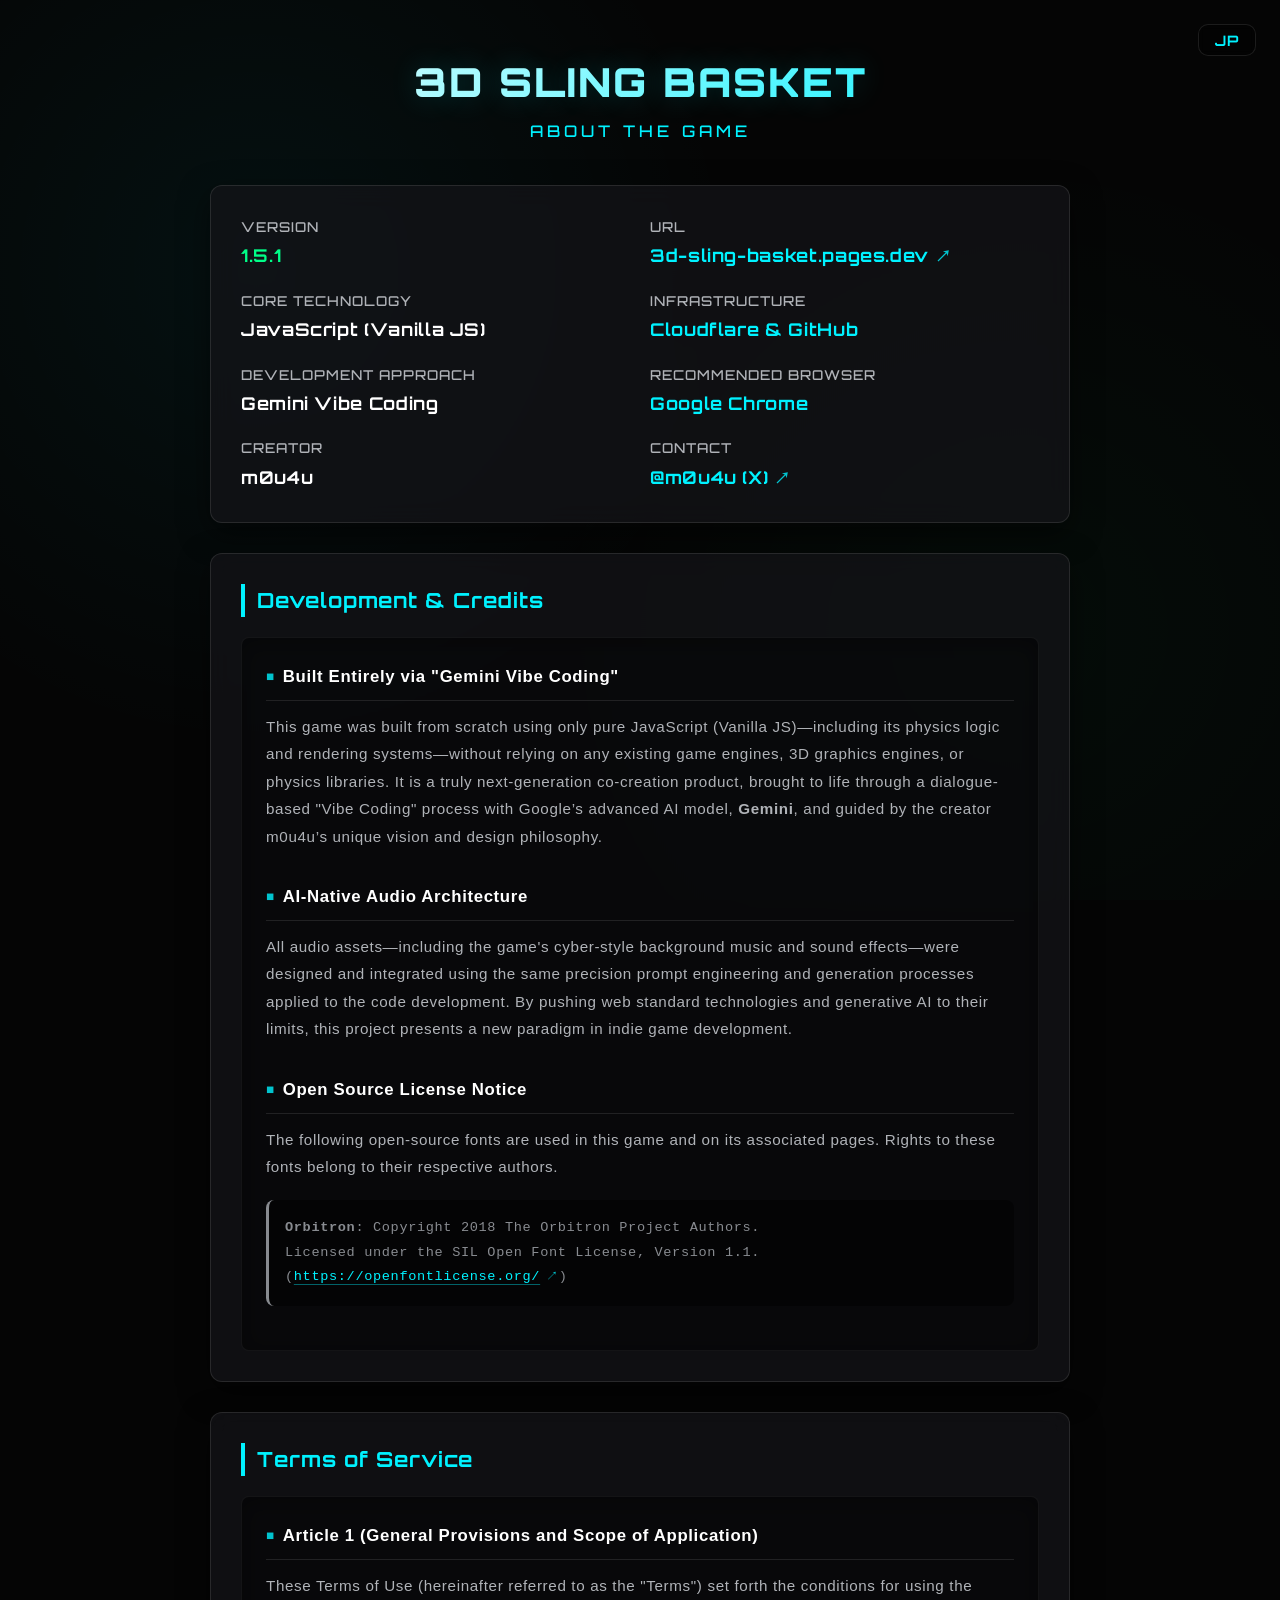
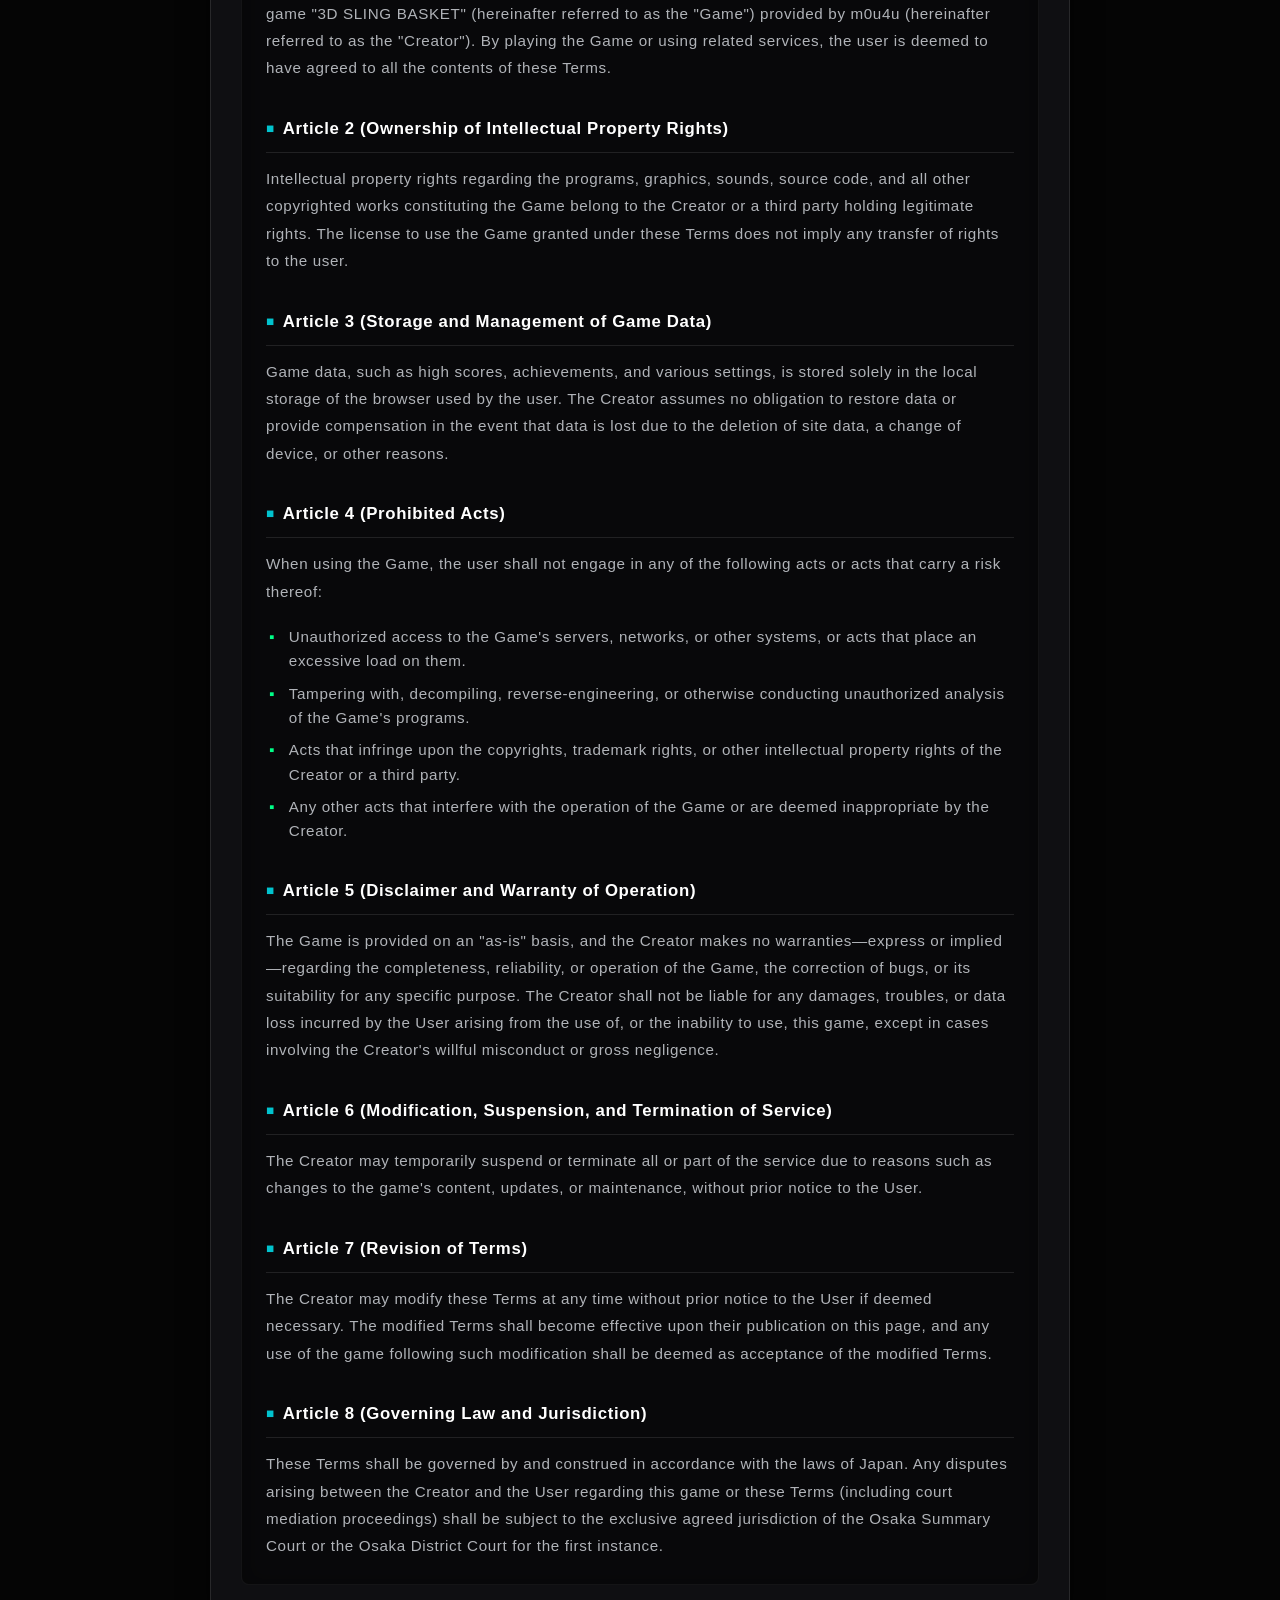
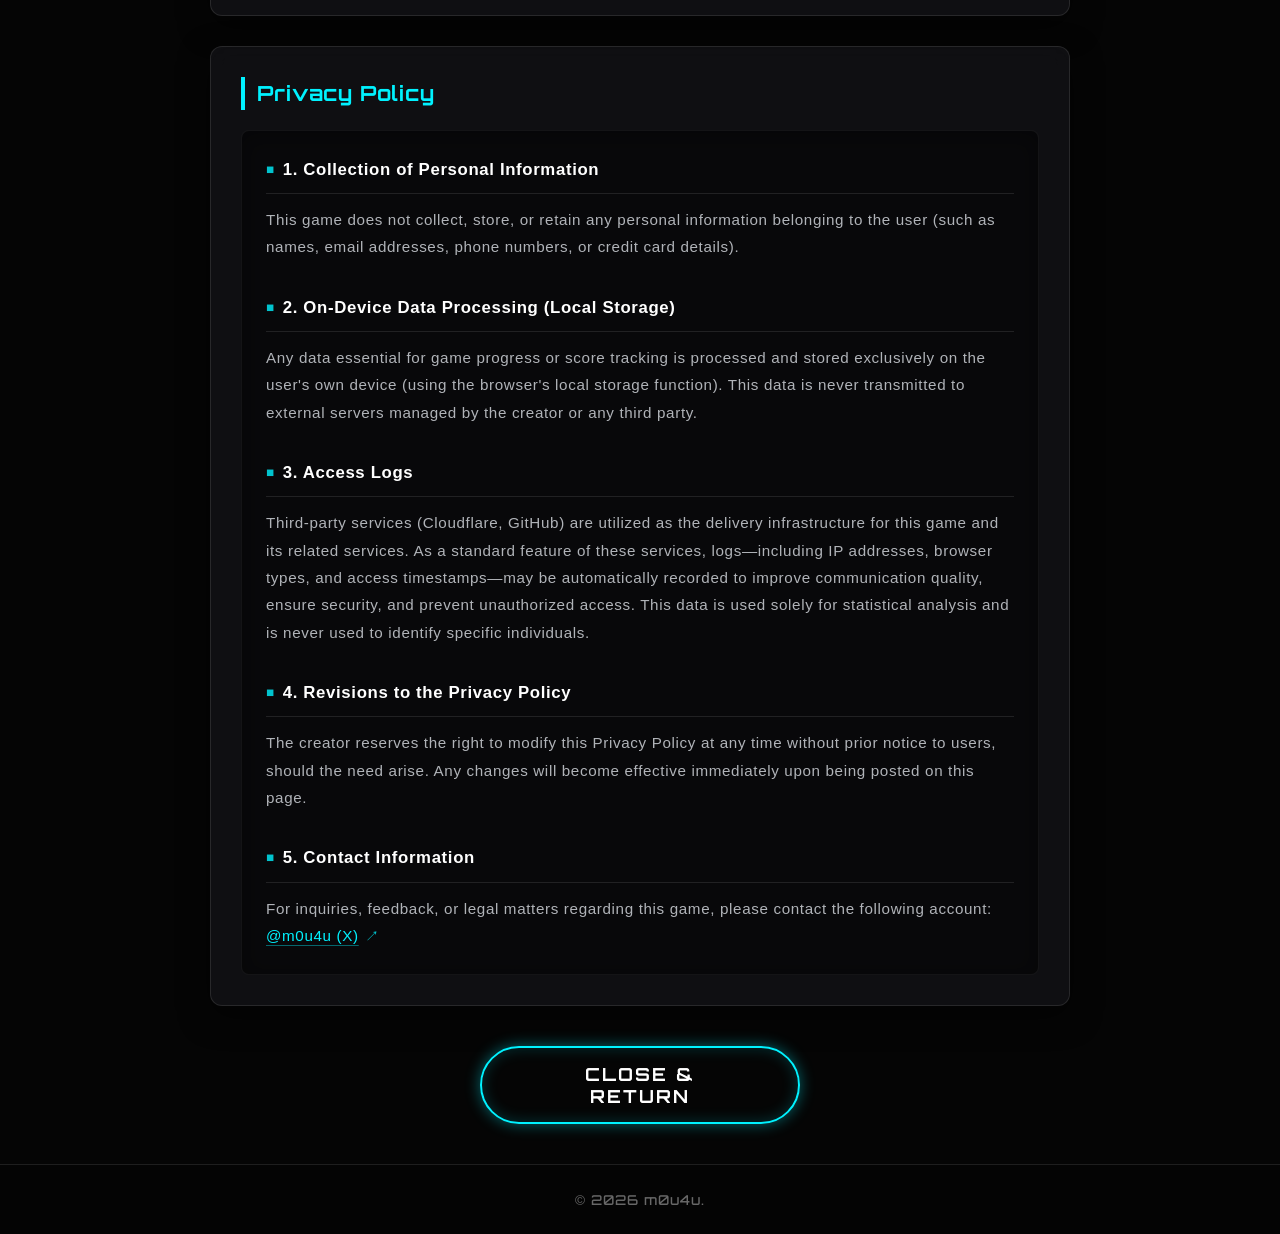
==== commit 6748bf54: "26.06.29_3 (Ver. 1.5.1)" ====
--- a/index.html
+++ b/index.html
@@ -18,7 +18,6 @@
     <script src="js/marked.min.js"></script>
 </head>
 <body>
-
     <main class="container">
         <div class="lang-switcher">
             <button type="button" class="lang-btn" id="langBtn" onclick="toggleLanguage()" 
--- a/css/index.css
+++ b/css/index.css
@@ -407,6 +407,9 @@
     transition: all 0.2s ease;
     backdrop-filter: blur(4px);
     -webkit-backdrop-filter: blur(4px);
+    user-select: none;
+    -webkit-user-select: none;
+    -webkit-tap-highlight-color: transparent;
 }
 
 .lang-btn:hover {
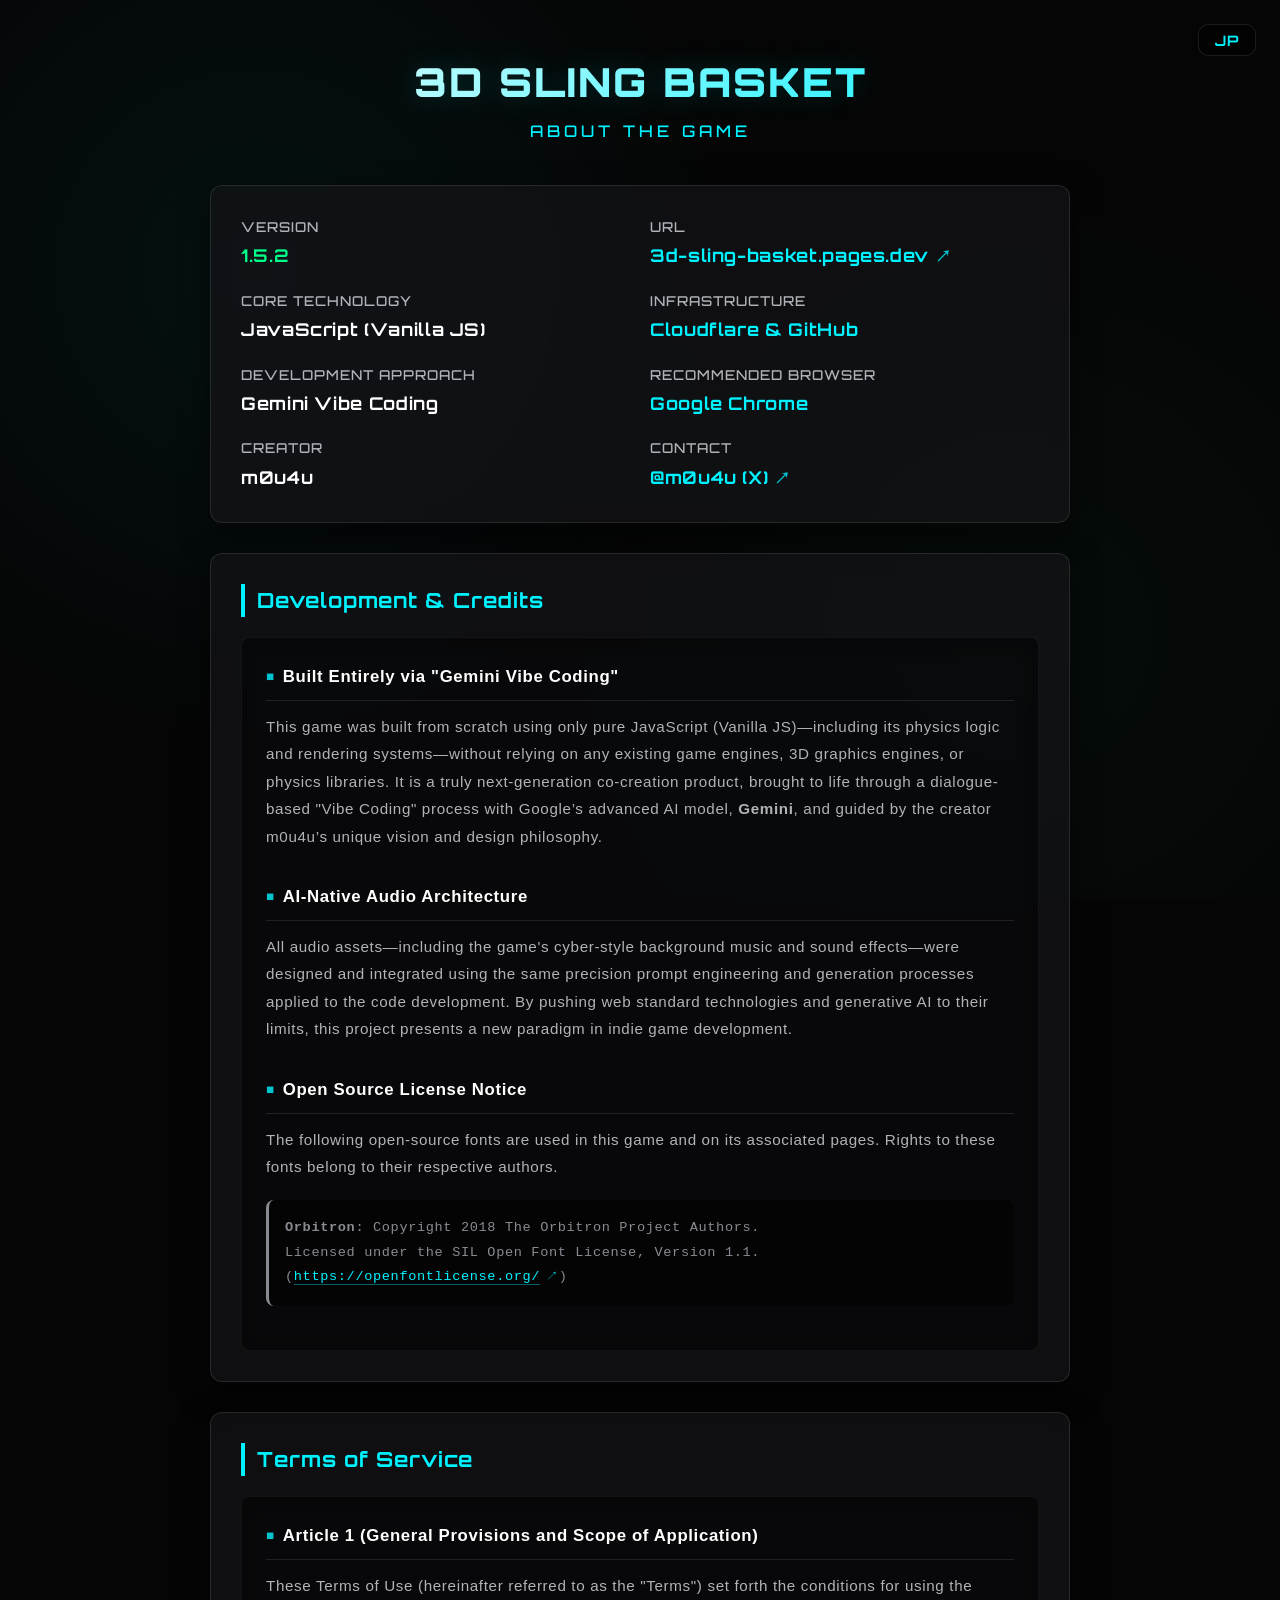
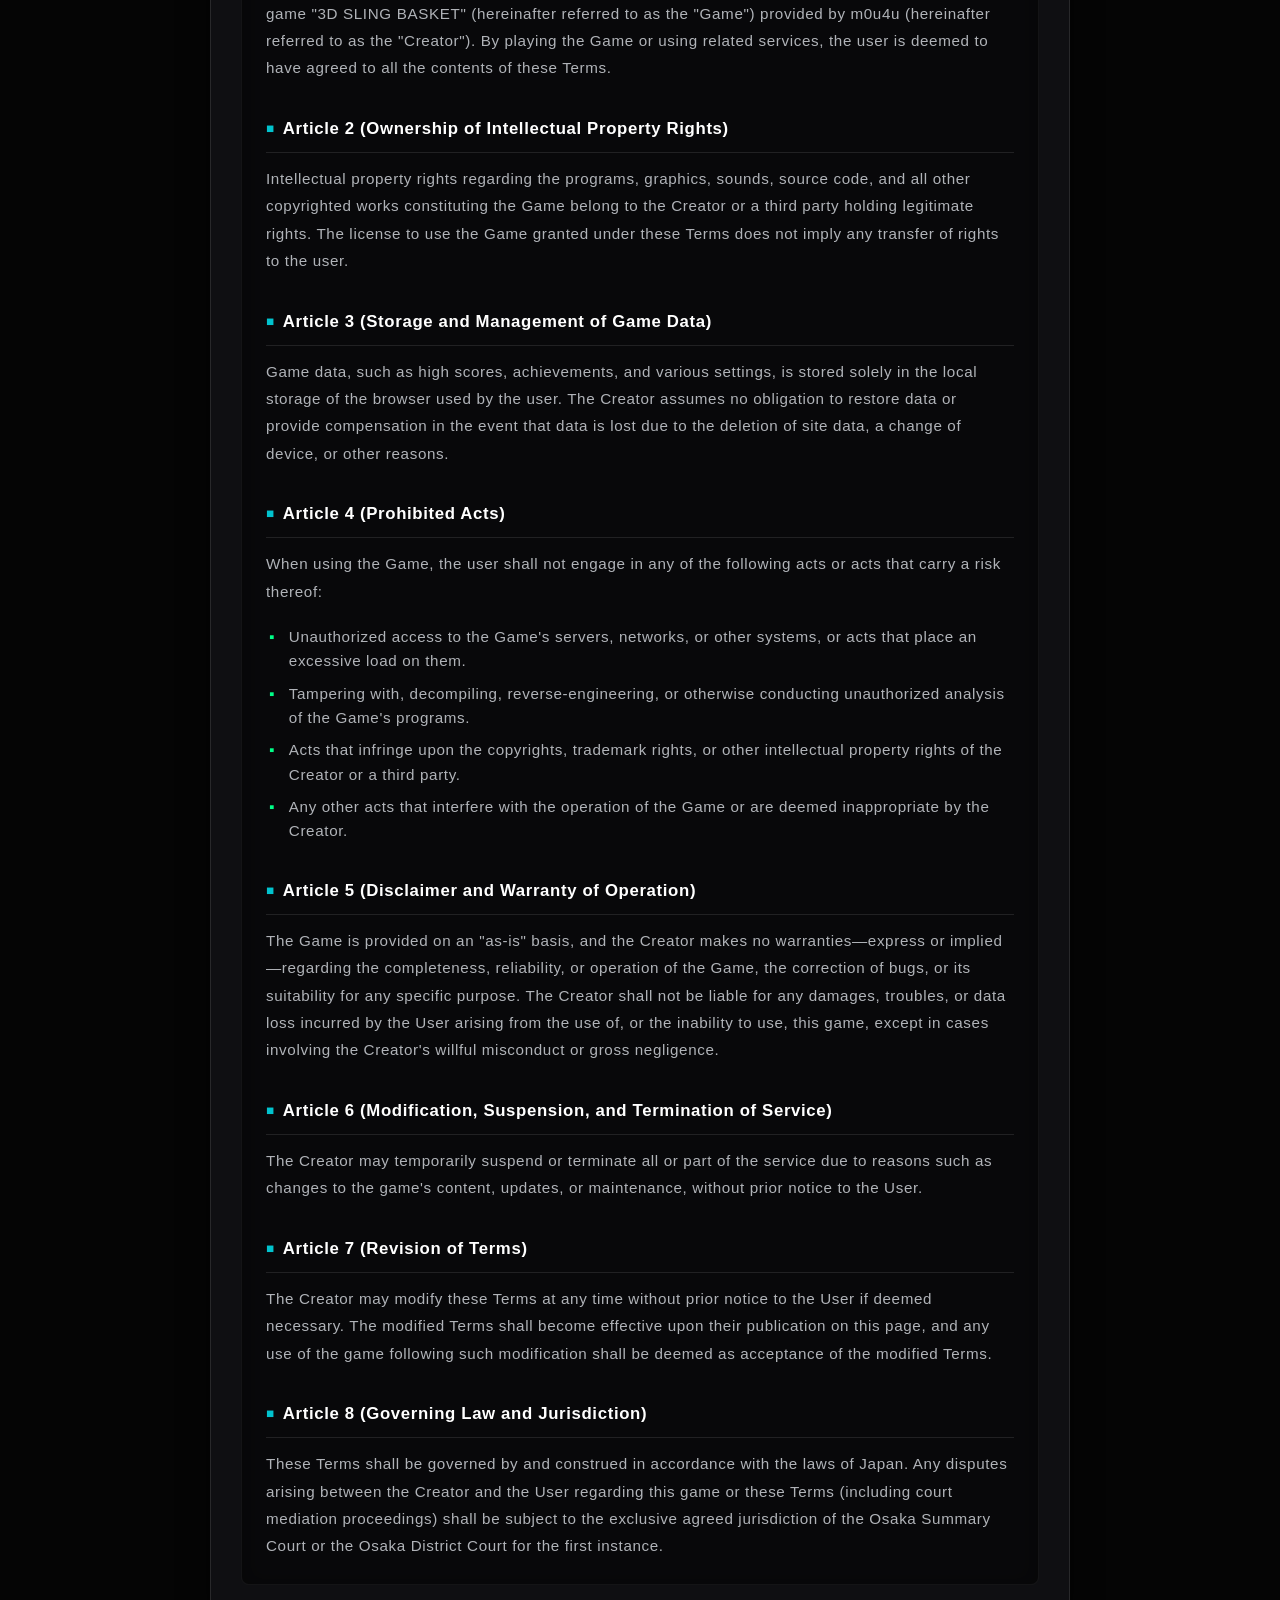
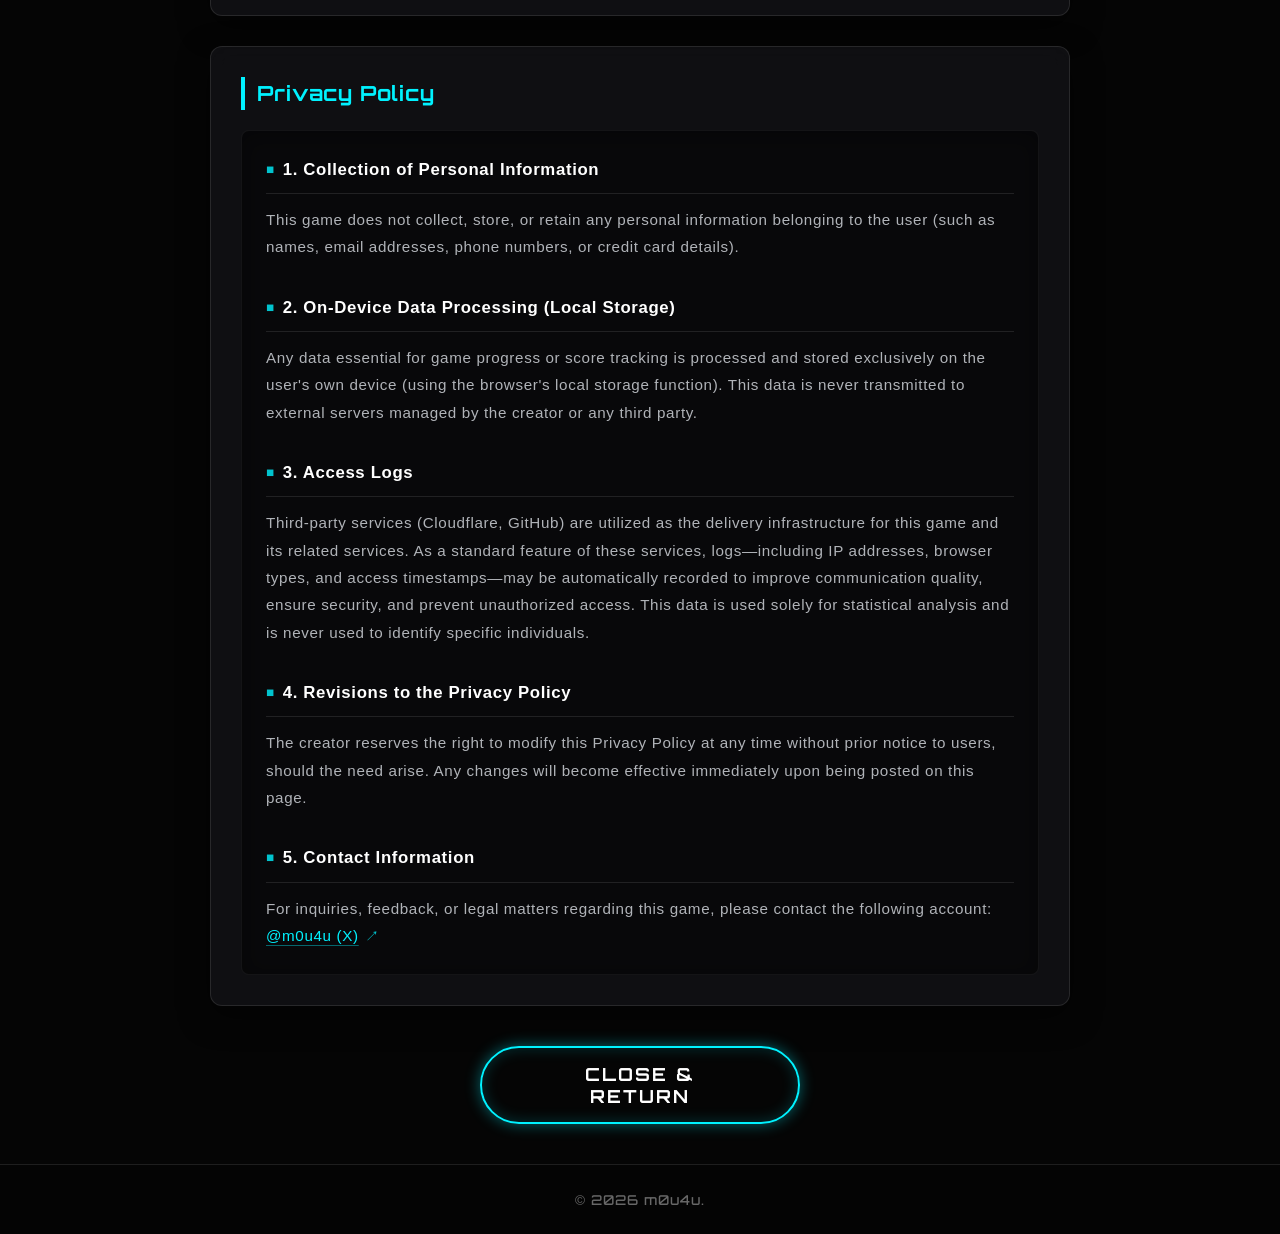
==== commit 28ae35d8: "26.07.08 (Ver. 1.5.2)" ====
--- a/index.html
+++ b/index.html
@@ -40,7 +40,7 @@
                         <span data-ja="バージョン">バージョン</span>
                         <span data-en="Version">Version</span>
                     </span>
-                    <span class="info-value version">1.5.1</span>
+                    <span class="info-value version">1.5.2</span>
                 </div>
                 <div class="info-item">
                     <span class="info-label">URL</span>
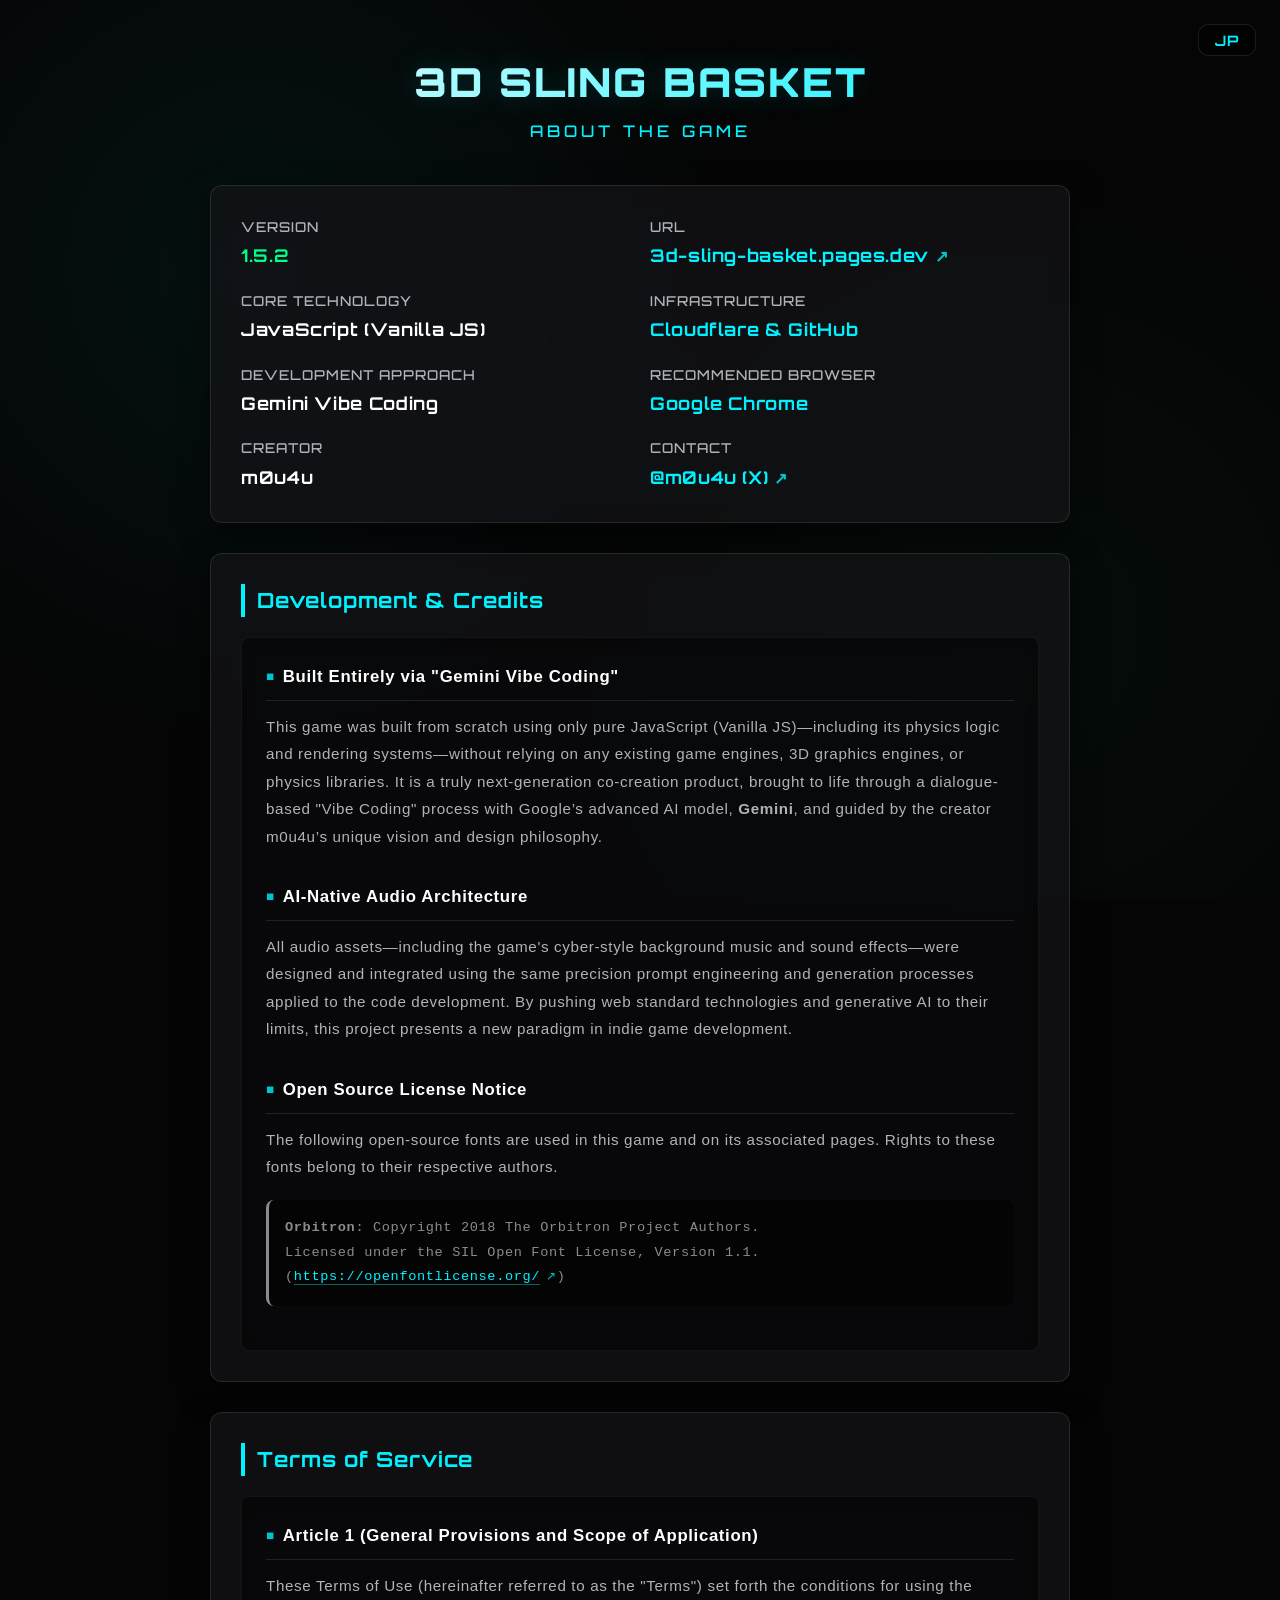
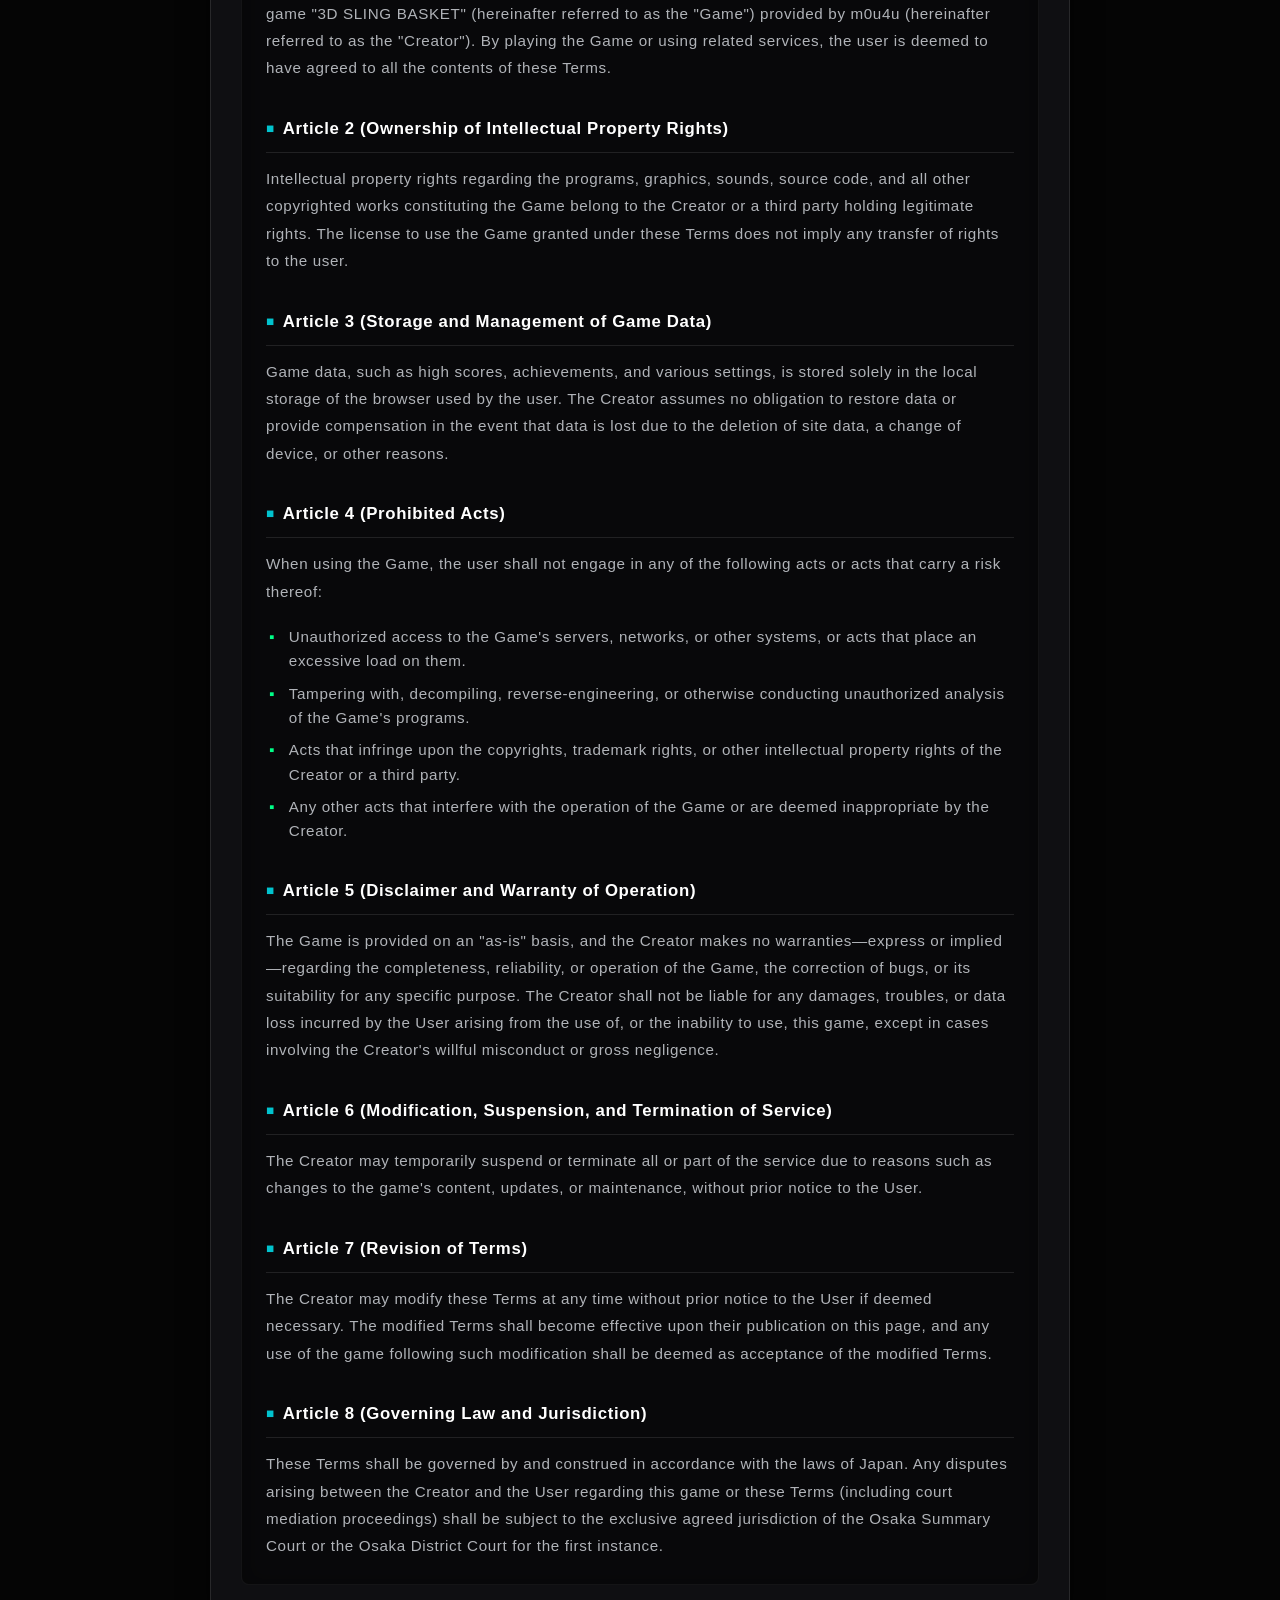
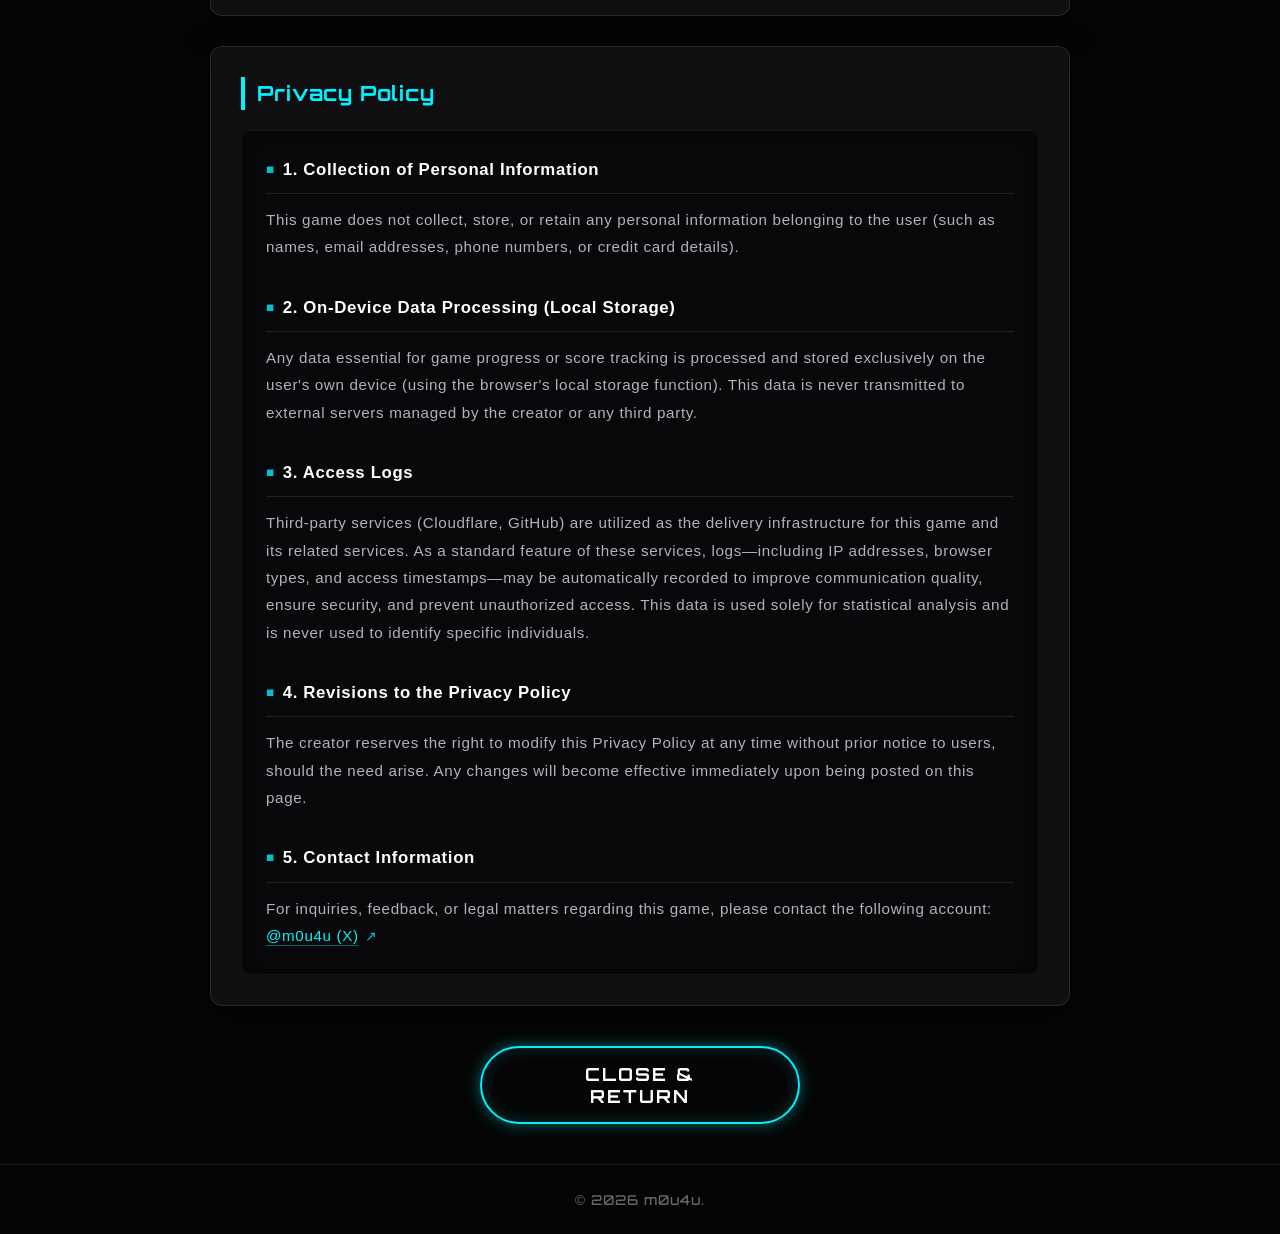
==== commit b5c5c368: "26.07.23 (Ver. 1.5.2)" ====
--- a/index.html
+++ b/index.html
@@ -47,9 +47,9 @@
                     <span class="info-value">
                         <a href="https://3d-sling-basket.pages.dev/" target="_blank" rel="noopener noreferrer" 
                            data-ja-aria="ゲームを新しいタブで開く"
-                           data-en-aria="Open the game in a new tab"
+                           data-en-aria="Opens the game in a new tab"
                            data-ja-title="新しいタブで開く"
-                           data-en-title="Open in a new tab">3d-sling-basket.pages.dev</a>
+                           data-en-title="Opens in a new tab">3d-sling-basket.pages.dev</a>
                     </span>
                 </div>
                 <div class="info-item">
@@ -95,9 +95,9 @@
                     <span class="info-value">
                         <a href="https://x.com/m0u4u" target="_blank" rel="noopener noreferrer" 
                            data-ja-aria="m0u4uのXアカウントを新しいタブで開く"
-                           data-en-aria="Open m0u4u's X account in a new tab"
+                           data-en-aria="Opens m0u4u's X account in a new tab"
                            data-ja-title="新しいタブで開く"
-                           data-en-title="Open in a new tab">@m0u4u (X)</a>
+                           data-en-title="Opens in a new tab">@m0u4u (X)</a>
                     </span>
                 </div>
             </div>
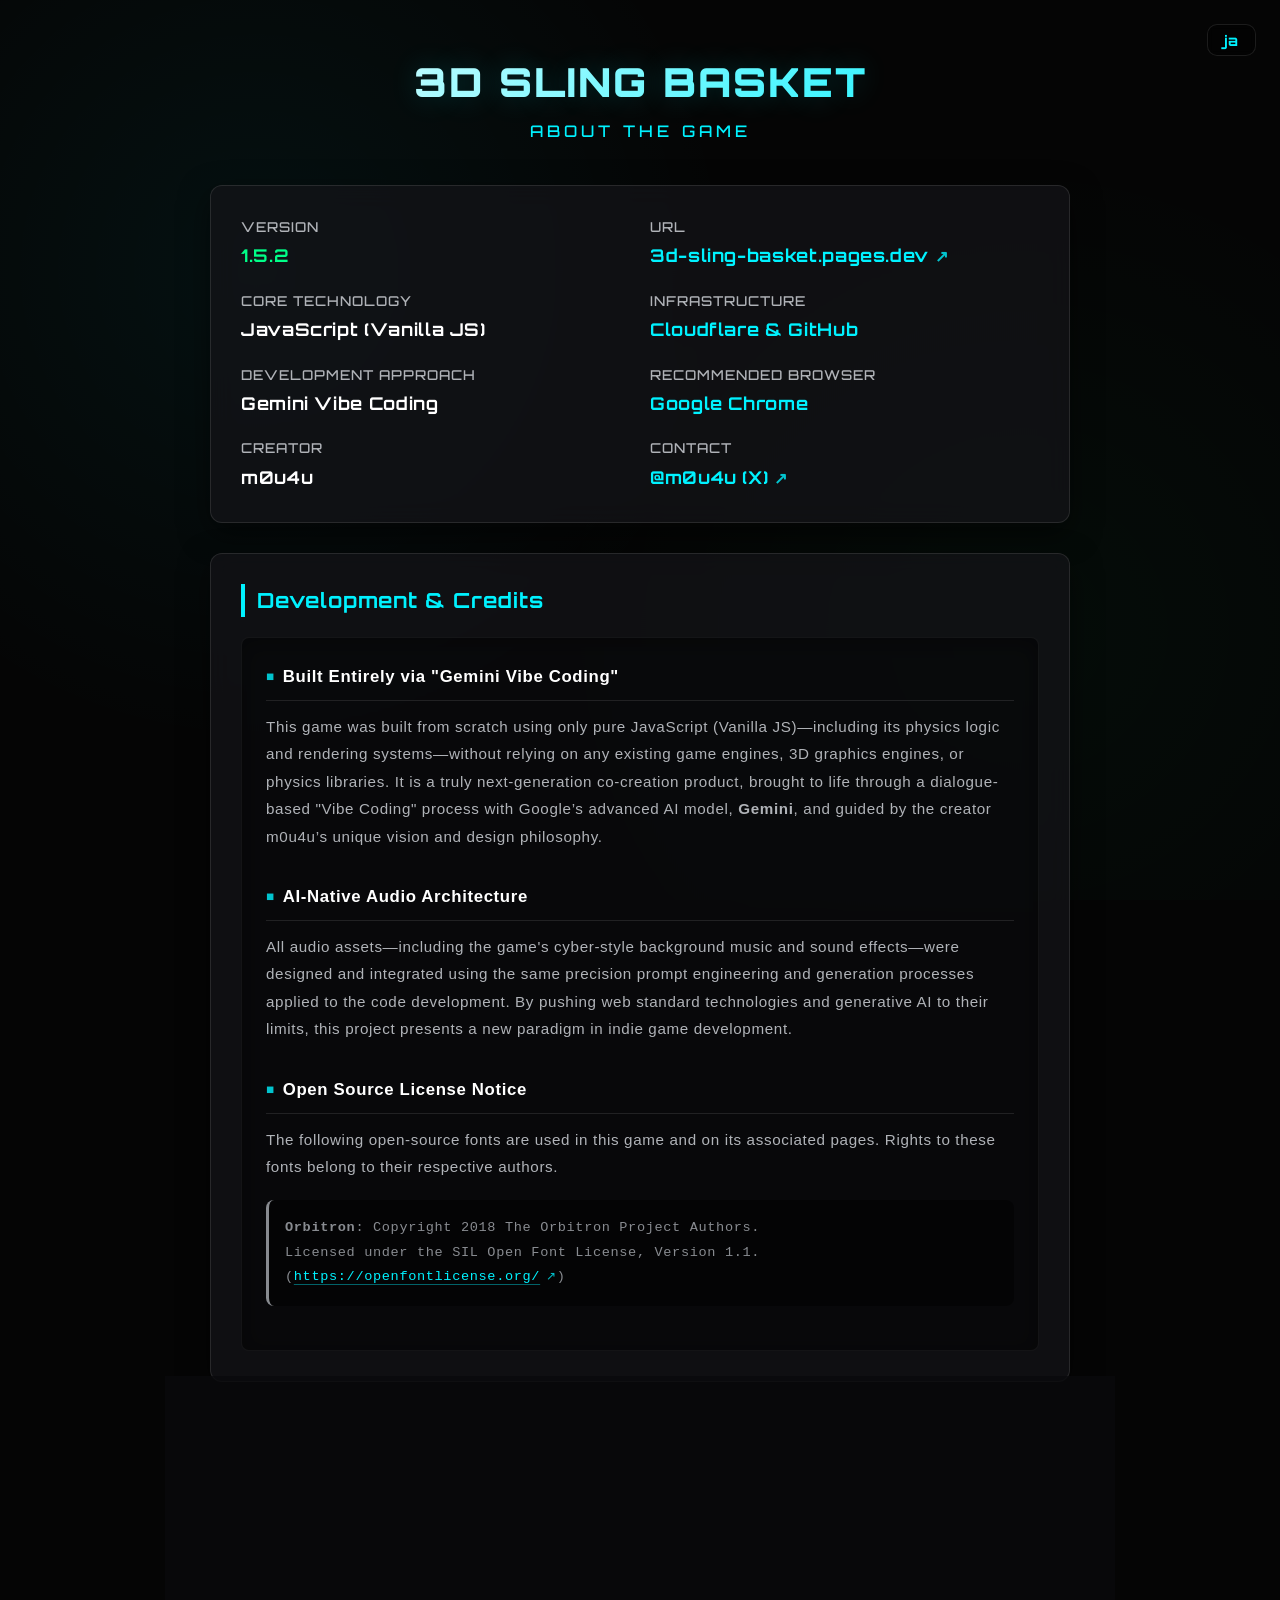
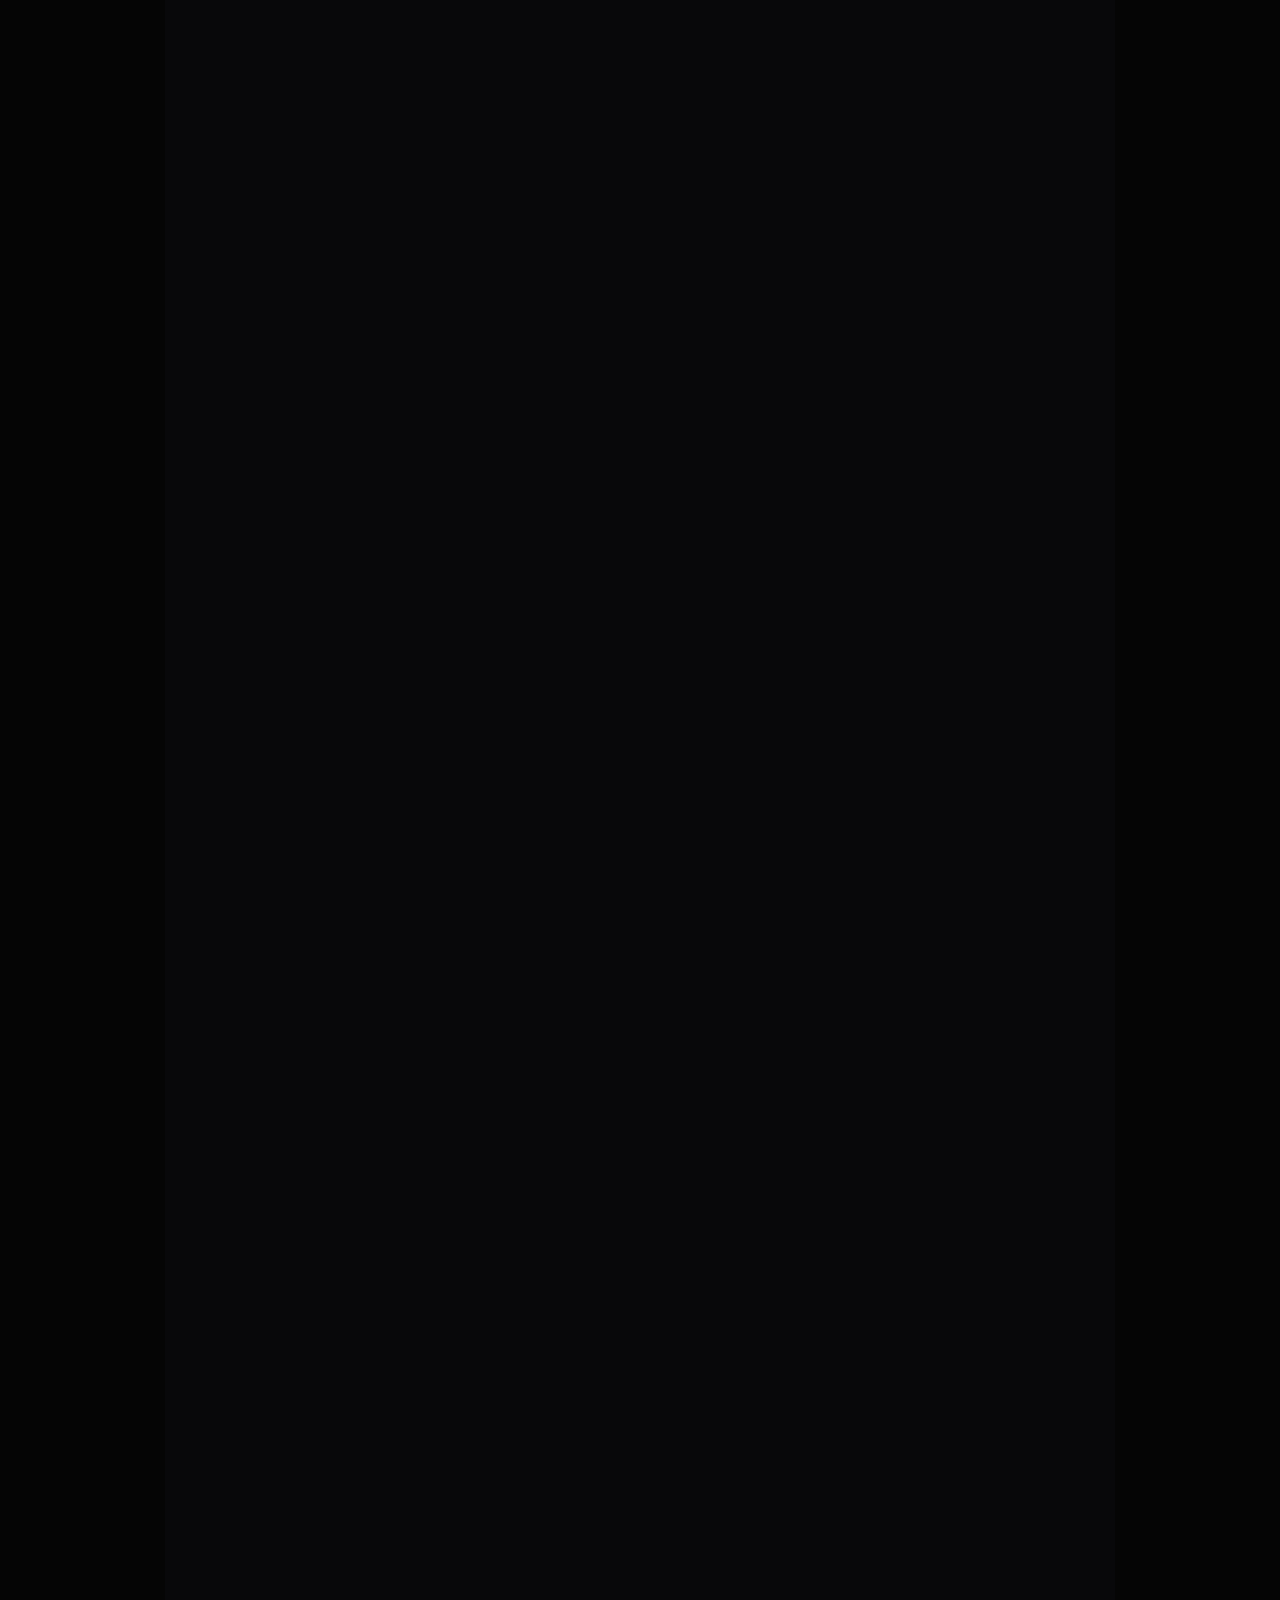
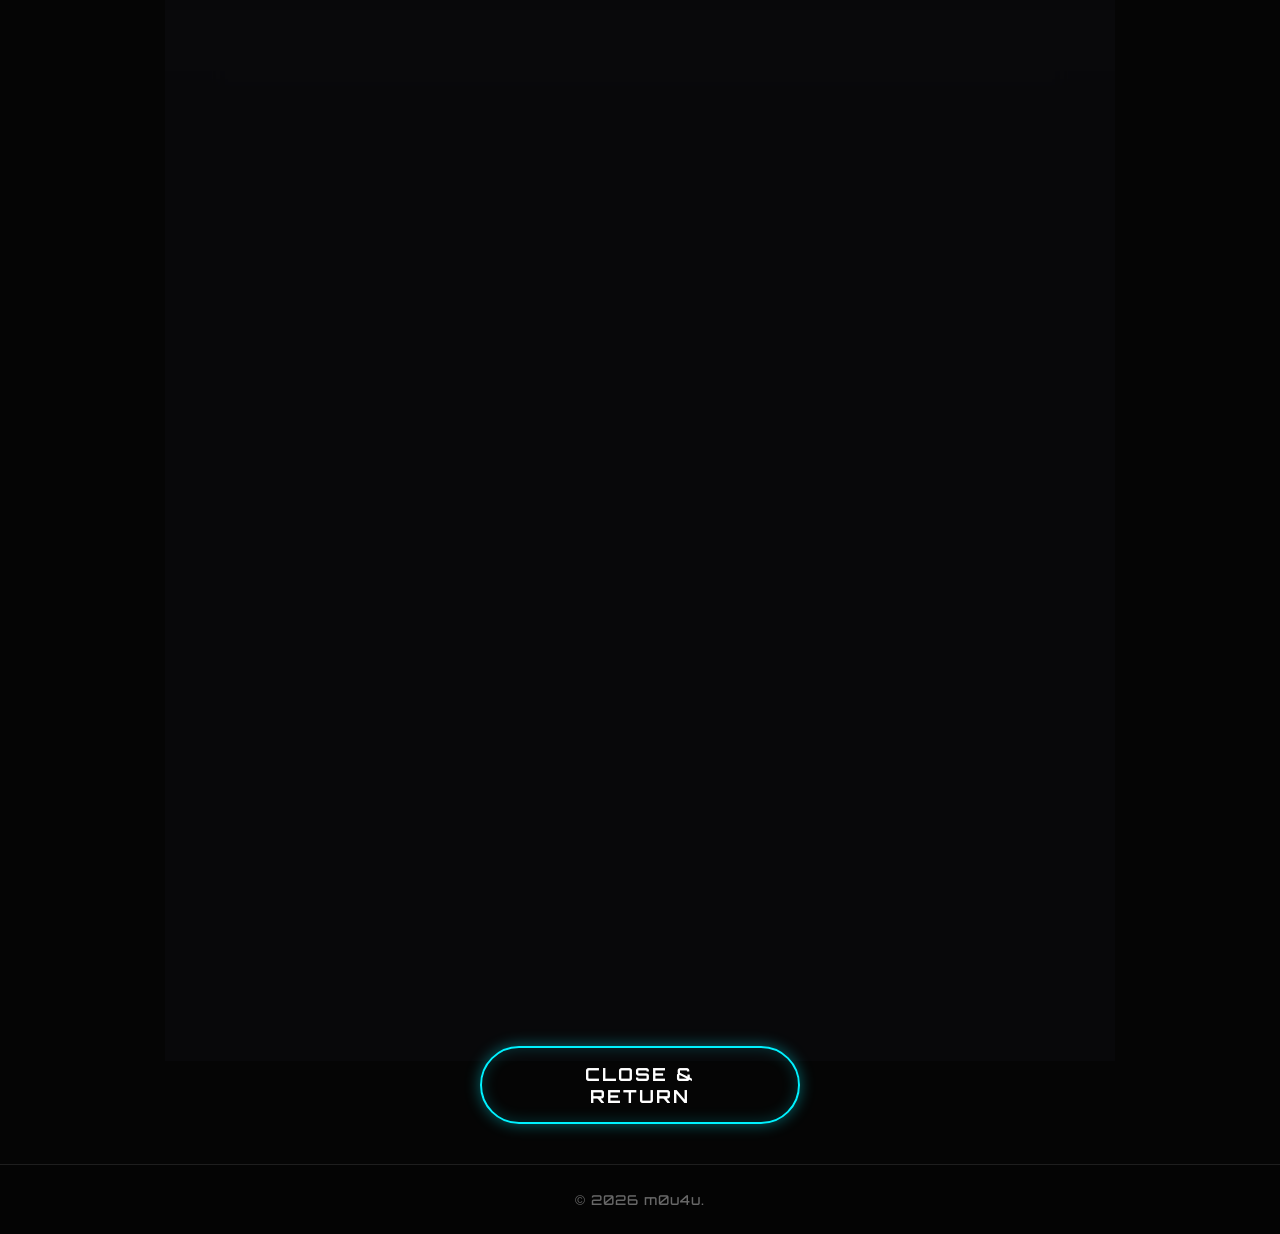
==== commit 857307ed: "26.10.06 (Ver. 1.5.2)" ====
--- a/index.html
+++ b/index.html
@@ -24,7 +24,7 @@
                     data-ja-title="言語を英語に切り替える"
                     data-en-title="Switch language to Japanese"
                     data-ja-aria="言語を英語に切り替える"
-                    data-en-aria="Switch language to Japanese">EN
+                    data-en-aria="Switch language to Japanese">en
             </button>
         </div>
 
@@ -175,7 +175,7 @@
             
             const langBtn = document.getElementById("langBtn");
             if (langBtn) {
-                langBtn.textContent = lang === "ja" ? "EN" : "JP";
+                langBtn.textContent = lang === "ja" ? "en" : "ja";
             }
 
             document.querySelectorAll('[data-ja-aria], [data-en-aria]').forEach(el => {
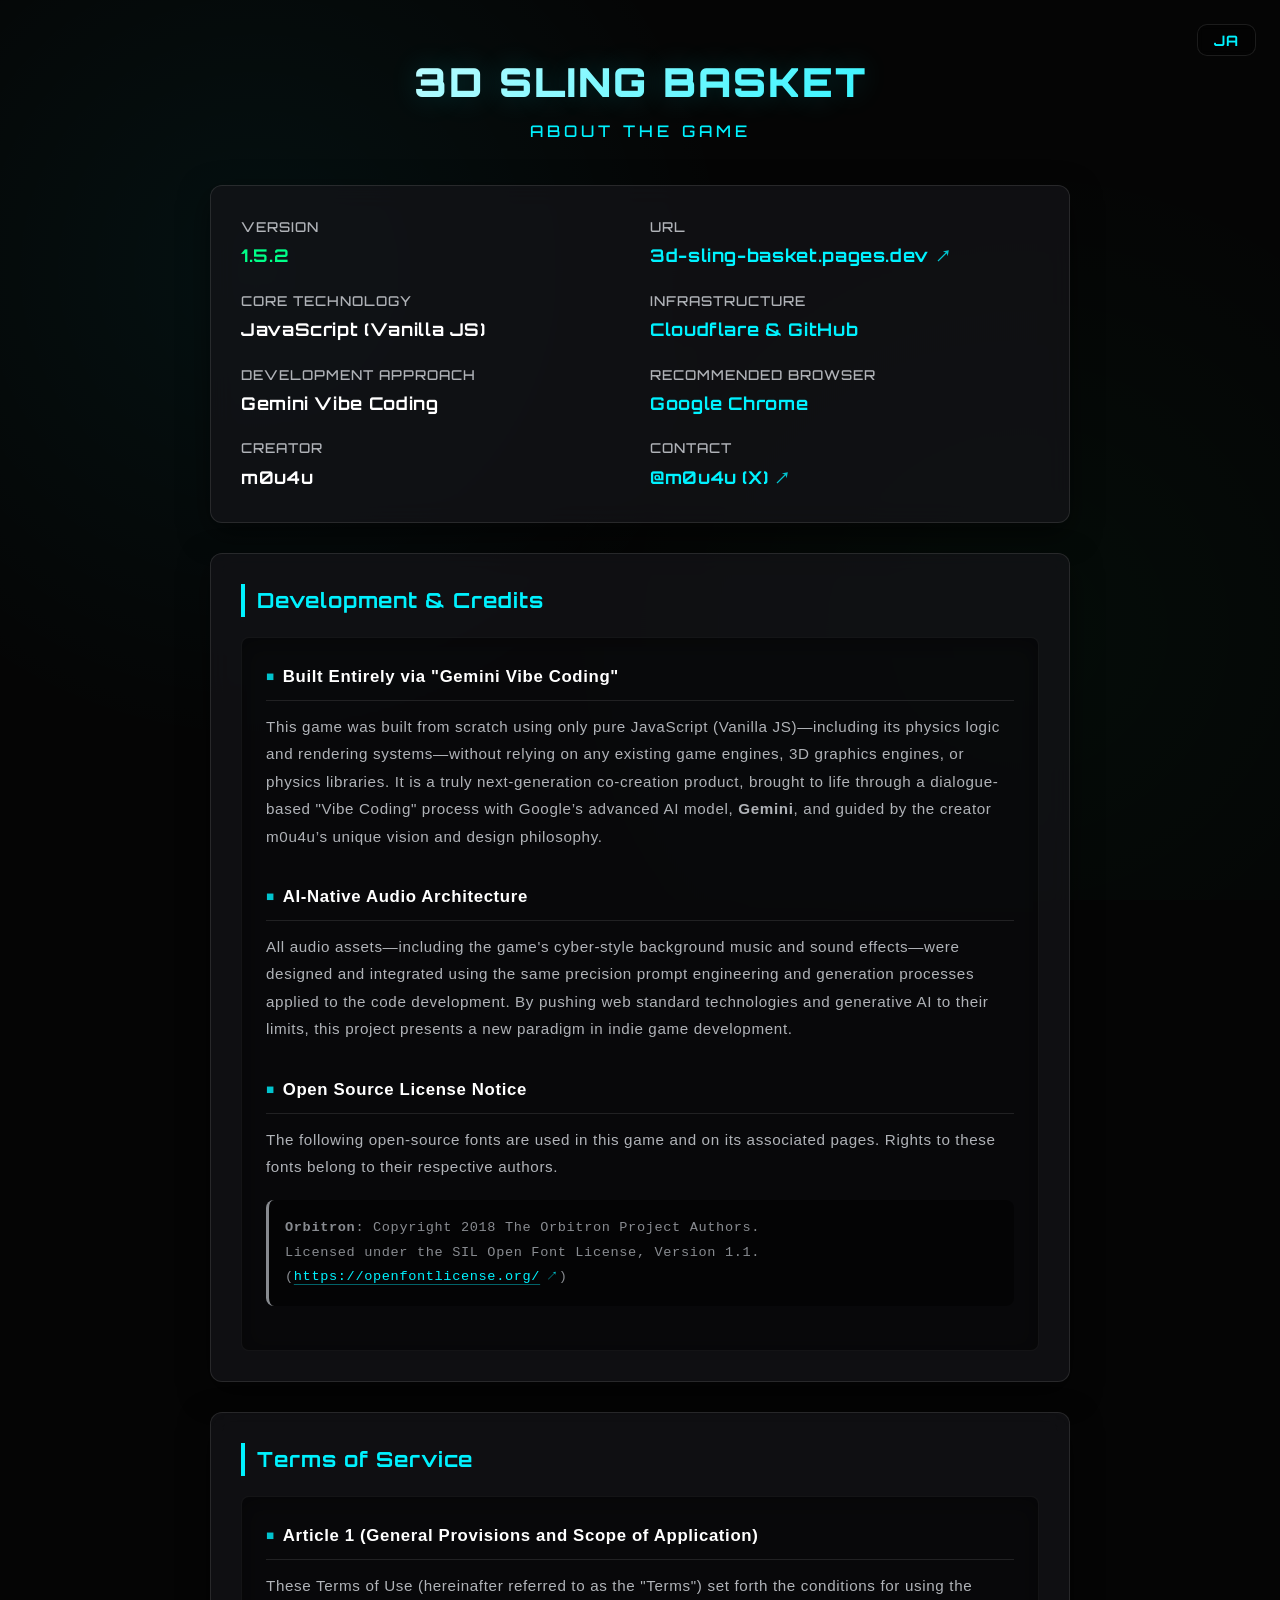
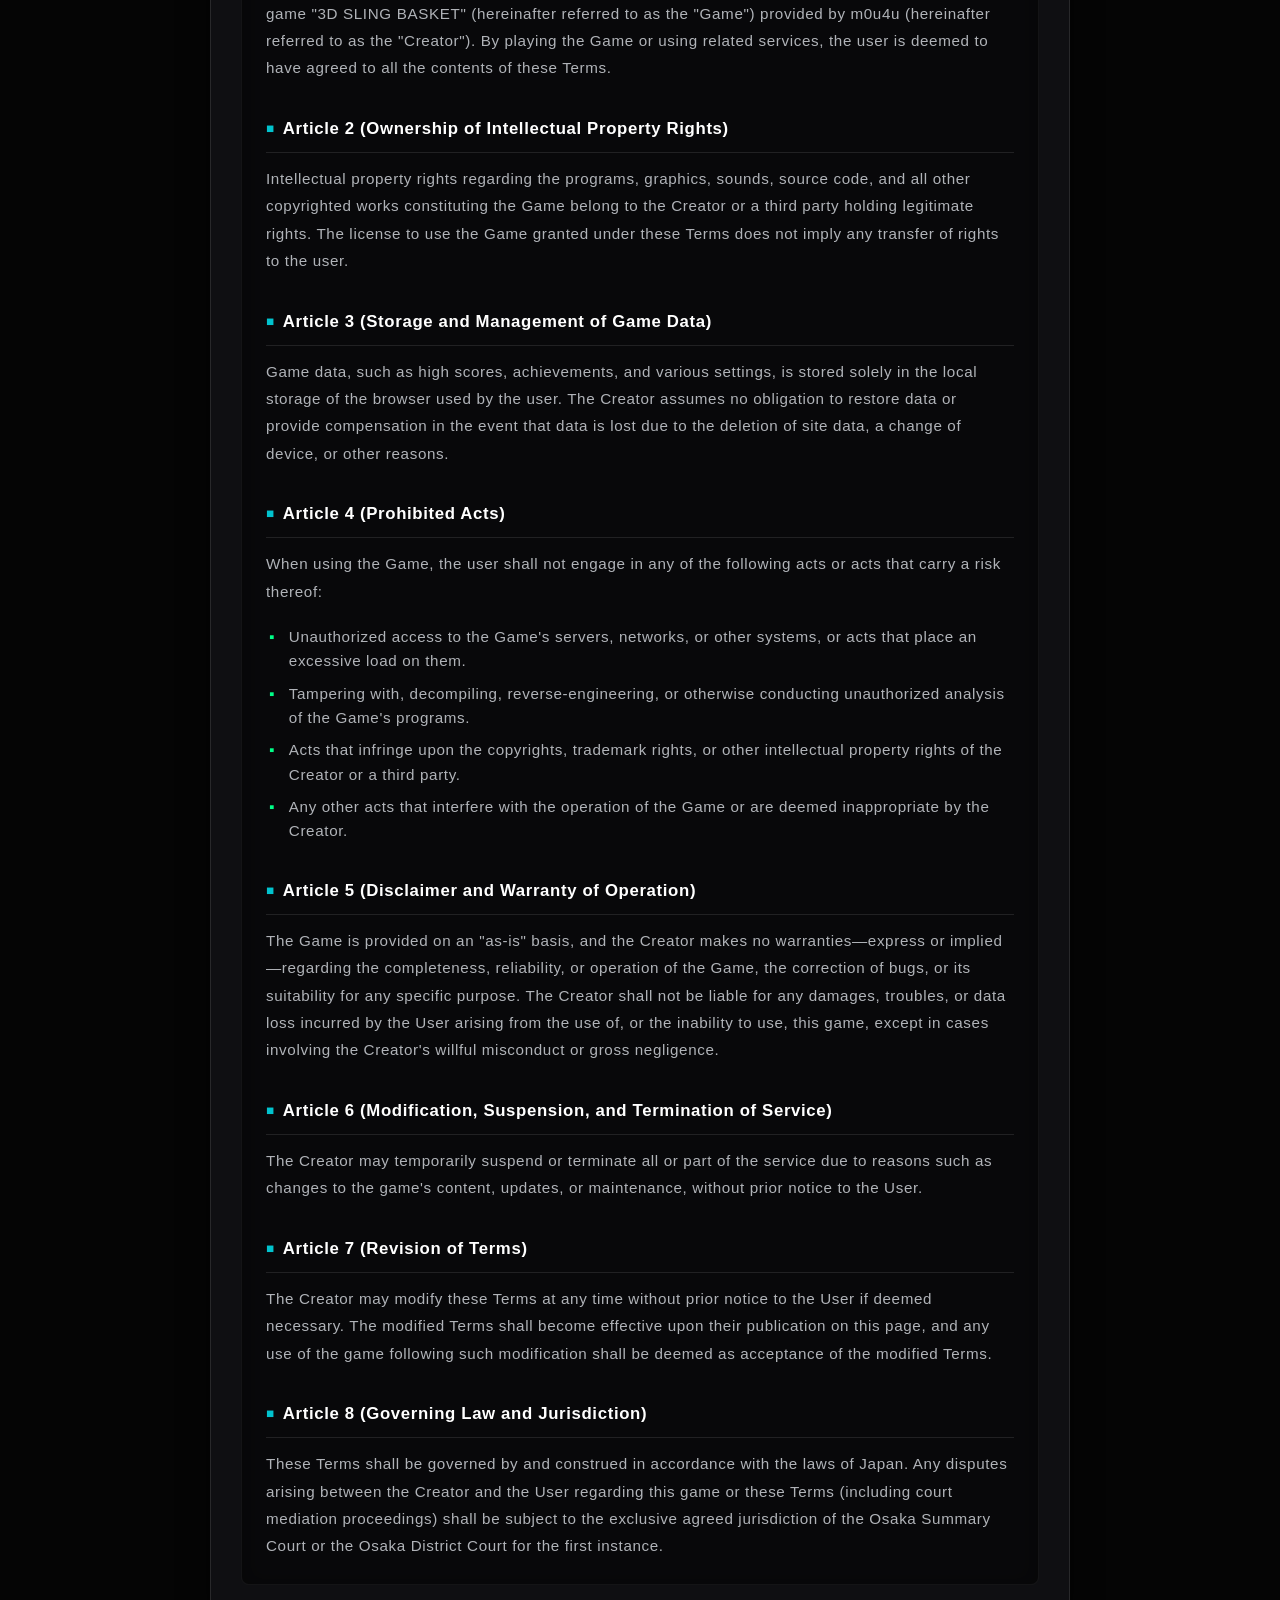
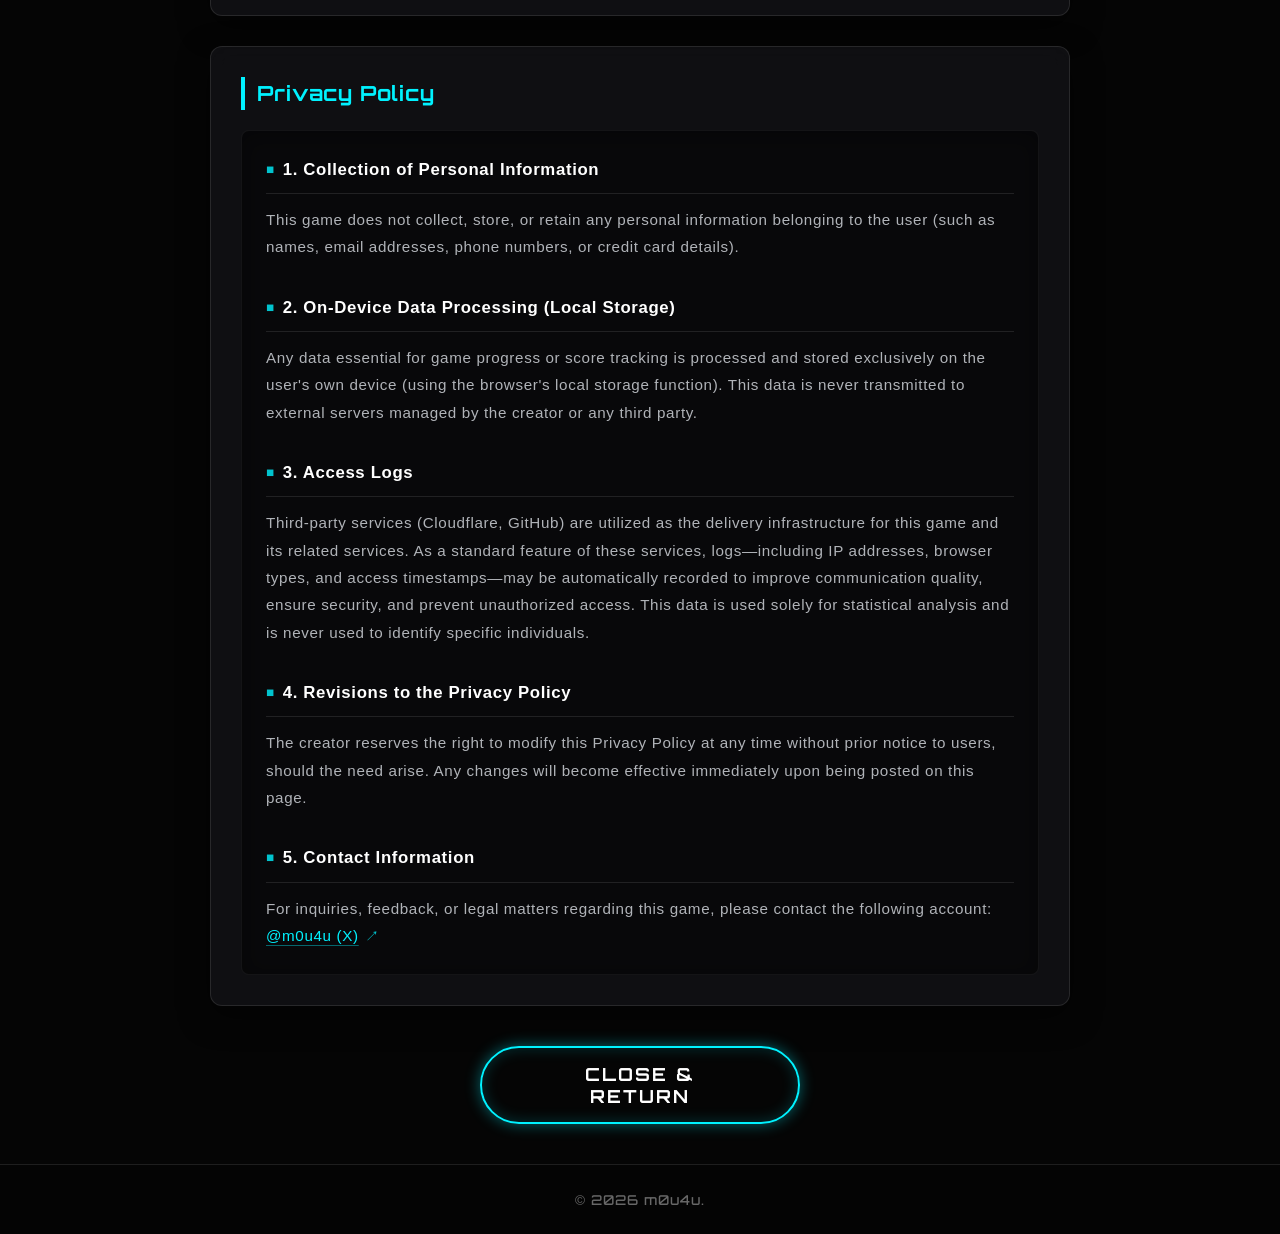
==== commit a9e74d42: "26.10.06_2 (Ver. 1.5.2)" ====
--- a/index.html
+++ b/index.html
@@ -21,10 +21,10 @@
     <main class="container">
         <div class="lang-switcher">
             <button type="button" class="lang-btn" id="langBtn" onclick="toggleLanguage()" 
-                    data-ja-title="言語を英語に切り替える"
-                    data-en-title="Switch language to Japanese"
-                    data-ja-aria="言語を英語に切り替える"
-                    data-en-aria="Switch language to Japanese">en
+                    data-ja-title="Switch language to English"
+                    data-en-title="言語を日本語に切り替える"
+                    data-ja-aria="Switch language to English"
+                    data-en-aria="言語を日本語に切り替える">EN
             </button>
         </div>
 
@@ -175,7 +175,7 @@
             
             const langBtn = document.getElementById("langBtn");
             if (langBtn) {
-                langBtn.textContent = lang === "ja" ? "en" : "ja";
+                langBtn.textContent = lang === "ja" ? "EN" : "JA";
             }
 
             document.querySelectorAll('[data-ja-aria], [data-en-aria]').forEach(el => {
